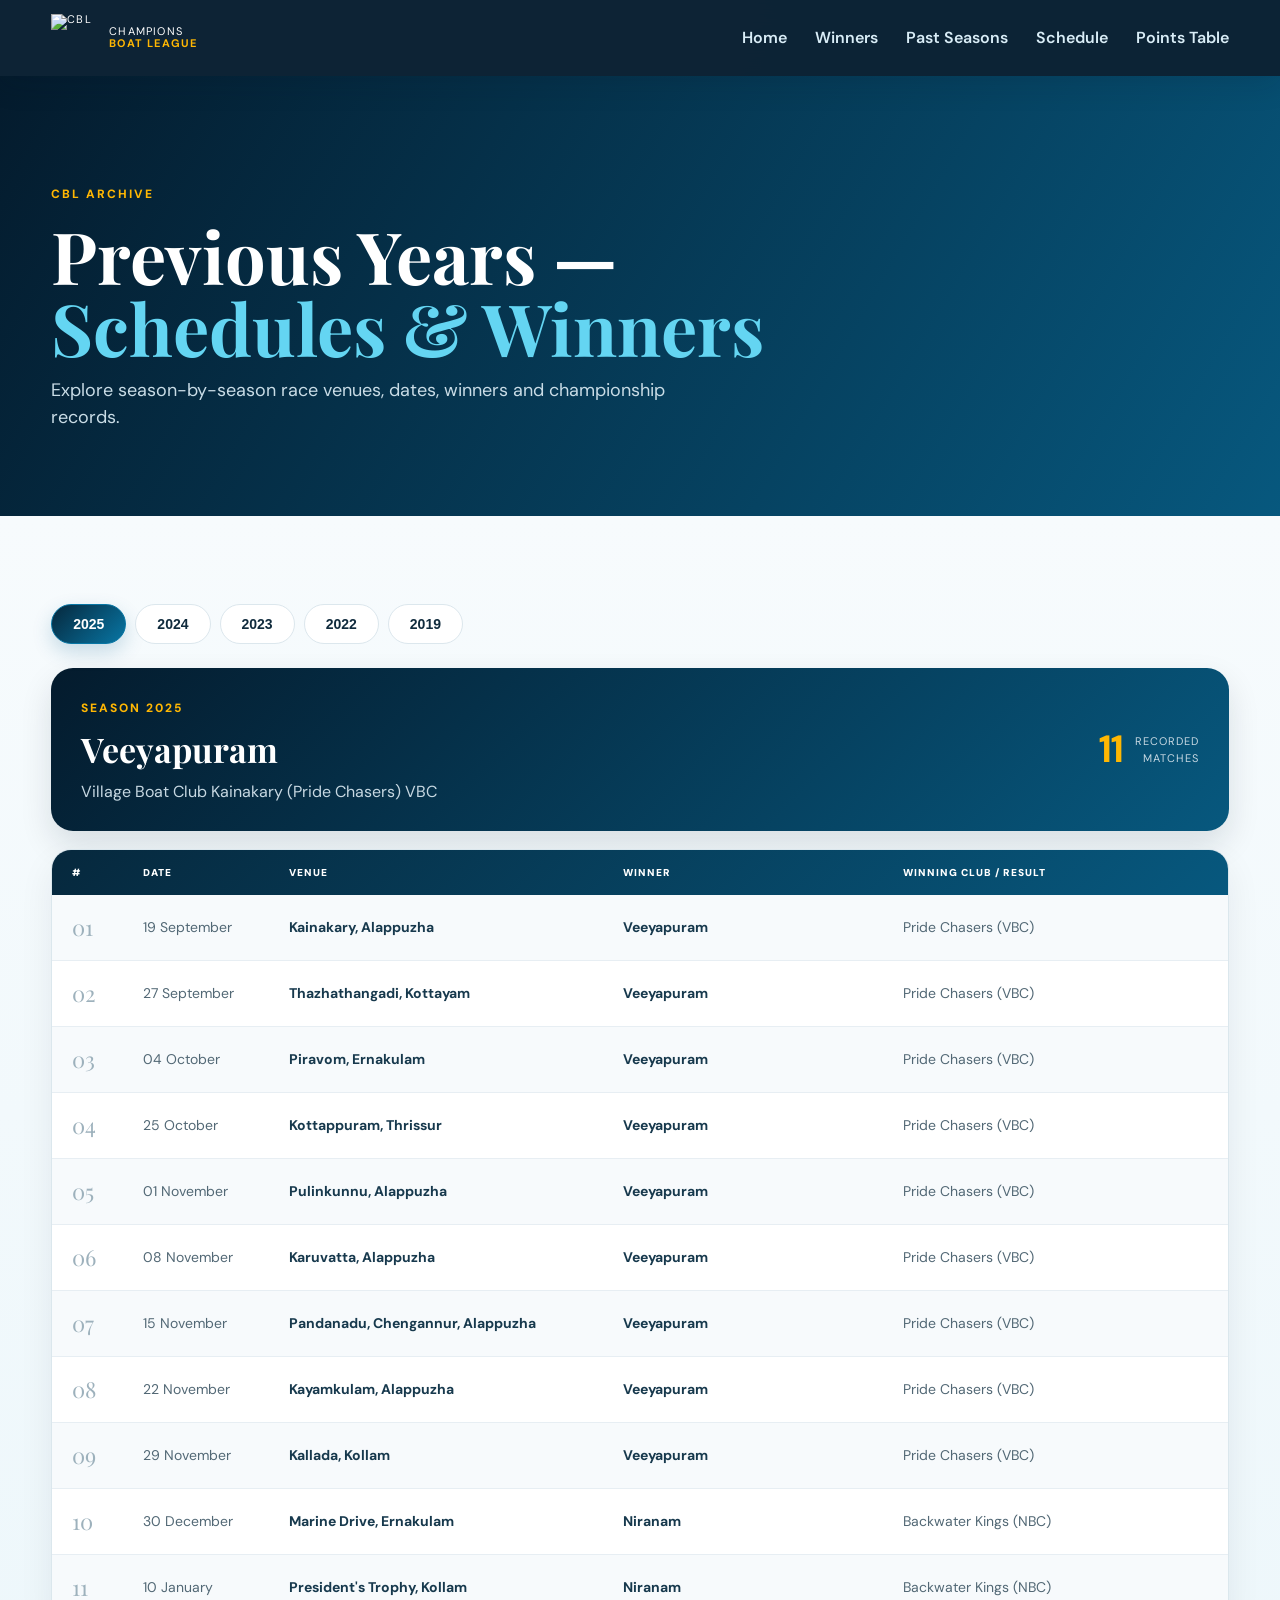
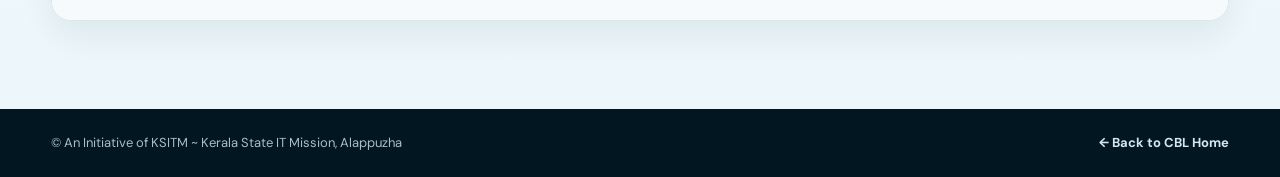
==== history.html @ 6ee5bc7b "Add history.html for CBL previous years archive" ====
<!DOCTYPE html>
<html lang="en">
<head>
<meta charset="UTF-8">
<meta name="viewport" content="width=device-width, initial-scale=1.0">
<meta name="description" content="Champions Boat League previous years schedules and winners.">
<title>CBL | Previous Years — Schedules & Winners</title>
<link rel="preconnect" href="https://fonts.googleapis.com">
<link rel="preconnect" href="https://fonts.gstatic.com" crossorigin>
<link href="https://fonts.googleapis.com/css2?family=DM+Sans:wght@400;500;600;700;800&family=Playfair+Display:wght@600;700&display=swap" rel="stylesheet">
<link rel="stylesheet" href="style.css">
</head>
<body>
<div class="bg-waves"></div>
<header class="site-header">
<nav class="nav container">
<a class="brand" href="index.html">
<img src="https://www.keralatourism.org/assets/img/cbl/icons/icon-cbl.svg" alt="CBL">
<span>CHAMPIONS<br><b>BOAT LEAGUE</b></span>
</a>
<div class="nav-links">
<a href="index.html">Home</a><a href="index.html#winners">Winners</a><a href="history.html">Past Seasons</a><a href="index.html#schedule">Schedule</a><a href="index.html#points">Points Table</a>
</div>
<button class="menu-btn" aria-label="Open menu">☰</button>
</nav>
</header>

<main>
<section class="page-hero">
<div class="container">
<span class="eyebrow">CBL ARCHIVE</span>
<h1>Previous Years —<br><span>Schedules & Winners</span></h1>
<p>Explore season-by-season race venues, dates, winners and championship records.</p>
</div>
</section>

<section class="section history-section">
<div class="container">
<div class="history-tabs" id="historyTabs"></div>
<div id="historyContent"></div>
</div>
</section>
</main>

<footer><div class="container footer-inner"><span>© An Initiative of KSITM ~ Kerala State IT Mission, Alappuzha</span><a href="index.html">← Back to CBL Home</a></div></footer>
<script src="script.js"></script>
</body>
</html>
---- style.css ----
*{box-sizing:border-box;margin:0;padding:0}
:root{--navy:#041b2d;--navy2:#073c5a;--blue:#0077b6;--cyan:#27c2e8;--gold:#ffb703;--cream:#f5f8fb;--ink:#102b3d;--muted:#6d7d8c;--line:#dce7ed;--white:#fff}
html{scroll-behavior:smooth}
body{font-family:'DM Sans',sans-serif;background:var(--cream);color:var(--ink);line-height:1.5;-webkit-font-smoothing:antialiased}
.container{width:min(1180px,92%);margin:auto}
.bg-waves{position:fixed;inset:0;z-index:-2;background:radial-gradient(circle at 80% 10%,#d8f6ff 0,transparent 30%),linear-gradient(135deg,#f8fbfd,#eaf5f9 60%,#f8fbfd)}
.bg-waves:after{content:"";position:absolute;left:-10%;right:-10%;bottom:-15%;height:40%;background:linear-gradient(145deg,transparent 25%,rgba(0,119,182,.08) 26%,rgba(0,119,182,.03) 55%,transparent 56%);transform:rotate(-3deg)}
.site-header{position:sticky;top:0;z-index:30;background:rgba(4,27,45,.96);backdrop-filter:blur(14px);box-shadow:0 8px 30px #00182722}
.nav{height:76px;display:flex;align-items:center;justify-content:space-between}
.brand{display:flex;align-items:center;gap:10px;color:#fff;text-decoration:none;font-size:11px;line-height:1.05;letter-spacing:1.2px}.brand img{width:48px;height:48px}.brand b{color:var(--gold)}
.nav-links{display:flex;gap:28px}.nav-links a{color:#d9edf7;text-decoration:none;font-weight:600}.nav-links a:hover{color:var(--gold)}
.menu-btn{display:none;background:none;border:0;color:#fff;font-size:25px}
.next-venue-ticker{position:relative;width:100%;min-height:58px;background:linear-gradient(90deg,#031b2c,#073c5a 52%,#06273c);box-shadow:0 8px 22px #031b2c2e;display:flex;align-items:center;overflow:hidden;z-index:20}.next-venue-ticker[hidden]{display:none}
.ticker-label{height:58px;min-width:174px;padding:0 22px;display:flex;align-items:center;justify-content:center;gap:10px;background:linear-gradient(135deg,#ffb703,#ffd166);color:#092335;font-size:11px;font-weight:900;letter-spacing:1.5px;z-index:2}.ticker-dot{width:8px;height:8px;border-radius:50%;background:#0a3550;box-shadow:0 0 0 5px #0a35501a}
.ticker-track{flex:1;min-width:0;overflow:hidden;white-space:nowrap;height:58px;display:flex;align-items:center}.ticker-text{display:inline-block;padding-left:100%;color:#f7fcff;font-size:15px;font-weight:800;letter-spacing:.35px;line-height:58px;animation:cblTicker 20s linear infinite}@keyframes cblTicker{from{transform:translateX(0)}to{transform:translateX(-100%)}}
.hero{min-height:590px;background:linear-gradient(100deg,#041b2dcc,#043e5b99),url('assets/piravom-boat-race.webp') center/cover;display:flex;align-items:center;color:#fff}.hero-inner{max-width:900px}.hero-copy{max-width:760px}.eyebrow{font-size:12px;font-weight:800;letter-spacing:2px;color:var(--gold)}.hero h1,.page-hero h1,.season-hero h2{font-family:'Playfair Display',serif}.hero h1{font-size:clamp(50px,7vw,88px);line-height:.96;margin:18px 0}.hero h1 span,.page-hero h1 span{color:#64d5f2}.hero p{font-size:19px;color:#c7d8e2;max-width:590px}.hero-actions{display:flex;gap:14px;margin-top:32px}.btn{display:inline-block;padding:13px 22px;border-radius:999px;text-decoration:none;font-weight:800}.primary{background:var(--gold);color:#13202a}.ghost{border:1px solid #ffffff55;color:#fff}
.section{padding:88px 0}.section.alt{background:#edf7fb}.section.compact{padding:45px 0}.section-head{display:flex;align-items:end;justify-content:space-between;gap:30px;margin-bottom:30px}.section-head h2{font-family:'Playfair Display',serif;font-size:42px;line-height:1.1;margin-top:6px}.section-link{color:var(--blue);font-weight:800;text-decoration:none}.schedule-note{font-size:13px;color:var(--muted);background:#fff;border:1px solid var(--line);border-radius:999px;padding:8px 13px}
.winners-section{background:linear-gradient(180deg,#f9fcfe,#edf7fb)}.winner-grid{display:grid;grid-template-columns:repeat(auto-fit,minmax(205px,1fr));gap:18px}.winner-card{background:#fff;border:1px solid #d7e6ed;border-radius:22px;overflow:hidden;box-shadow:0 10px 28px #041b2d0d;transition:.2s ease}.winner-card:hover{transform:translateY(-5px);box-shadow:0 18px 38px #041b2d18;border-color:#9fcddd}.winner-card-top{height:54px;background:linear-gradient(135deg,#06283d,#0876a4);display:flex;justify-content:space-between;align-items:center;padding:0 17px;color:#fff}.winner-year{font-size:13px;font-weight:900;letter-spacing:1.5px}.winner-medal{color:var(--gold);font-size:20px}.winner-icon{font-size:44px;text-align:center;padding:18px 0 5px}.winner-card-body{padding:0 19px 20px}.winner-kicker{font-size:9px;letter-spacing:1.5px;color:#738b99;font-weight:900}.winner-card h3{font-family:'Playfair Display',serif;font-size:23px;color:#17394d;margin:5px 0 7px}.winner-card p{font-size:13px;color:#647b88;line-height:1.45}
.schedule-list{display:grid;gap:11px}.match-card{display:grid;grid-template-columns:60px 130px 1fr 125px;align-items:center;gap:20px;background:#fff;border:1px solid #dfe8ed;border-radius:18px;padding:16px 20px;box-shadow:0 8px 25px #06283d08;transition:.18s}.match-card:hover{transform:translateY(-2px);box-shadow:0 13px 30px #06283d12}.match-card.progress{border-color:#7bd7ec;box-shadow:0 0 0 2px #27c2e81a,0 12px 30px #06283d12}.match-number{font-size:25px;font-weight:800;color:#c5d0d8}.match-date span,.match-venue span{display:block;color:#8294a2;font-size:10px;font-weight:900;letter-spacing:1.3px}.match-date strong{font-size:15px}.match-venue h3{font-size:18px}.match-venue p{font-size:12px;color:var(--muted)}.status{justify-self:end;border-radius:999px;padding:8px 13px;font-size:11px;font-weight:900}.status i{display:inline-block;width:7px;height:7px;border-radius:50%;margin-right:7px;background:currentColor}.completed{background:#e7f7f1;color:#17805f}.progress{background:#e2f7fc;color:#007fa4}.upcoming{background:#fff0e9;color:#c45e33}
.table-wrap{background:#fff;border:1px solid #dbe7ed;border-radius:22px;overflow:auto;box-shadow:0 16px 40px #041b2d19}.table-wrap:before{content:"";display:block;height:4px;background:linear-gradient(90deg,var(--navy),var(--blue),var(--cyan),var(--gold))}.table-wrap table{border-collapse:separate;border-spacing:0;width:100%;min-width:760px}.table-wrap th{padding:17px 20px;background:linear-gradient(135deg,#06283d,#07587e);color:#fff;text-transform:uppercase;letter-spacing:1px;font-size:12px;text-align:left}.table-wrap td{padding:17px 20px;border-bottom:1px solid #e7eef3;font-size:15px;color:#203b4b}.table-wrap tbody tr:nth-child(even) td{background:#f6fafc}.table-wrap tbody tr:hover td{background:#e9f7fc}.rank{display:inline-flex;width:34px;height:34px;border-radius:50%;align-items:center;justify-content:center;background:linear-gradient(145deg,#e9f5f9,#dcecf2);font-weight:900;color:#16445b}.pts{font-size:21px!important;color:#a66f00!important;font-weight:900}.table-wrap td strong{color:#0b4662;font-weight:800}
.cta{background:linear-gradient(120deg,var(--navy),#07587e);color:#fff;border-radius:24px;padding:35px 42px;display:flex;justify-content:space-between;align-items:center;gap:25px}.cta h2{font-family:'Playfair Display',serif;font-size:30px}.cta p{color:#c9dce6;margin-top:5px}footer{background:#021622;color:#a9bdc8;padding:24px 0}.footer-inner{display:flex;justify-content:space-between;font-size:13px}.footer-inner a{color:#cfe7f0;text-decoration:none;font-weight:700}
.page-hero{padding:105px 0 85px;background:linear-gradient(120deg,#041b2d,#07587e);color:#fff}.page-hero h1{font-size:clamp(44px,6vw,72px);line-height:1;margin:14px 0}.page-hero p{color:#c9dce6;max-width:650px;font-size:18px}
.history-section{background:linear-gradient(180deg,#f7fbfd,#edf7fb);min-height:600px}.history-tabs{display:flex;gap:9px;flex-wrap:wrap;margin-bottom:24px}.history-tabs button{border:1px solid var(--line);background:#fff;padding:11px 21px;border-radius:999px;font-weight:900;cursor:pointer;color:var(--ink);font-size:14px;transition:.2s}.history-tabs button:hover{border-color:#9fcddd;transform:translateY(-1px)}.history-tabs button.active{background:linear-gradient(135deg,#06283d,#0876a4);color:#fff;border-color:#0876a4;box-shadow:0 8px 20px #005b8533}
.season-hero{display:flex;justify-content:space-between;align-items:center;gap:20px;background:linear-gradient(135deg,#041b2d,#07587e);color:#fff;border-radius:22px;padding:27px 30px;margin-bottom:18px;box-shadow:0 14px 32px #041b2d1f}.season-hero h2{font-size:34px;margin:5px 0}.season-hero p{color:#c7d8e2}.season-stat{display:flex;align-items:center;gap:12px;text-align:right}.season-stat strong{font-size:38px;color:var(--gold)}.season-stat span{font-size:11px;letter-spacing:1px;text-transform:uppercase;color:#c7d8e2}
.history-table-wrap{background:#fff;border:1px solid #dbe7ed;border-radius:20px;overflow:hidden;box-shadow:0 15px 35px #041b2d12}.history-table-head,.history-row{display:grid;grid-template-columns:55px 130px 1.2fr 1fr 1.15fr;gap:16px;align-items:center}.history-table-head{padding:15px 20px;background:linear-gradient(135deg,#06283d,#07587e);color:#fff;font-size:10px;font-weight:900;letter-spacing:1px;text-transform:uppercase}.history-row{padding:16px 20px;border-bottom:1px solid #e7eef3;font-size:14px;color:#526875}.history-row:nth-child(even){background:#f7fafc}.history-row:hover{background:#e9f7fc}.history-row:last-child{border-bottom:0}.history-index{font-family:'Playfair Display',serif;font-size:22px;color:#9db1bc}.history-row strong{color:#17394d}.history-row.special{background:#fffaf0;border-left:4px solid var(--gold)}.history-row.special strong{color:#7b5a00}
@media(max-width:850px){.nav-links{display:none;position:absolute;top:76px;left:0;right:0;background:#041b2d;padding:20px;flex-direction:column;gap:15px}.nav-links.open{display:flex}.menu-btn{display:block}.section-head{align-items:start;flex-direction:column}.match-card{grid-template-columns:45px 1fr}.match-date{order:2}.match-venue{grid-column:2;order:3}.status{grid-column:2;justify-self:start;order:4}.history-table-head{display:none}.history-row{grid-template-columns:45px 1fr;gap:7px 15px;padding:17px}.history-row span:nth-child(2),.history-row strong:nth-child(3),.history-row strong:nth-child(4),.history-row span:nth-child(5){grid-column:2}.season-hero{align-items:flex-start}}
@media(max-width:650px){.ticker-label{height:54px;min-width:132px;padding:0 12px;font-size:9px}.ticker-track{height:54px}.ticker-text{font-size:13px;line-height:54px;animation-duration:17s}.section{padding:65px 0}.section-head h2{font-size:32px}.hero{min-height:650px}.hero h1{font-size:48px}.winner-grid{grid-template-columns:1fr}.cta{padding:28px;flex-direction:column;align-items:flex-start}.footer-inner{flex-direction:column;gap:6px}.page-hero{padding:75px 0 60px}.page-hero h1{font-size:44px}.season-hero{padding:22px;flex-direction:column}.season-stat{text-align:left}.table-wrap{border-radius:18px}.table-wrap th,.table-wrap td{padding:14px 15px}}
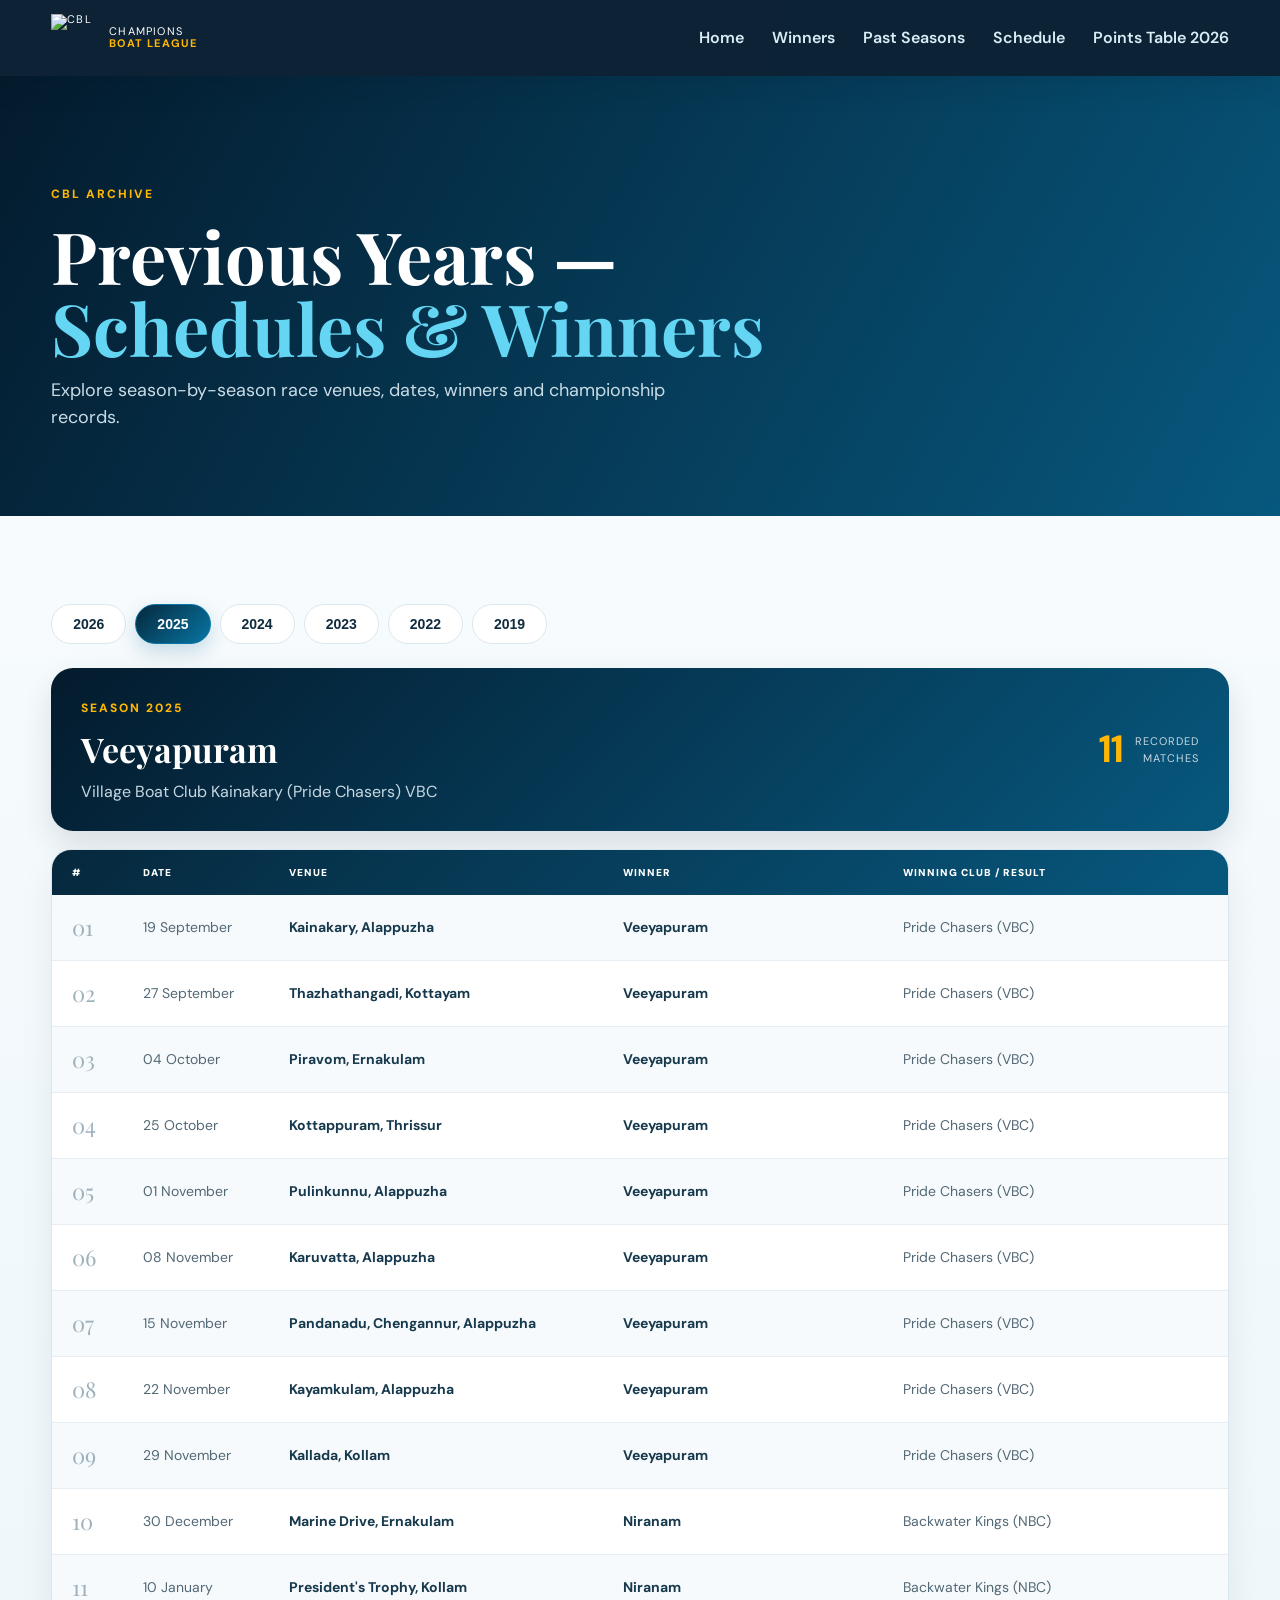
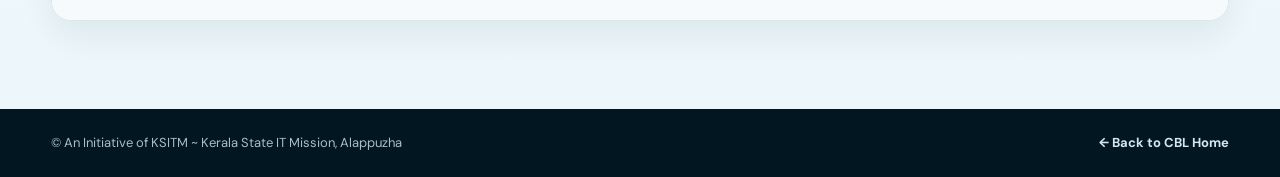
==== commit 66e11f11: "ok" ====
--- a/history.html
+++ b/history.html
@@ -19,7 +19,7 @@
 <span>CHAMPIONS<br><b>BOAT LEAGUE</b></span>
 </a>
 <div class="nav-links">
-<a href="index.html">Home</a><a href="index.html#winners">Winners</a><a href="history.html">Past Seasons</a><a href="index.html#schedule">Schedule</a><a href="index.html#points">Points Table</a>
+<a href="index.html">Home</a><a href="index.html#winners">Winners</a><a href="history.html">Past Seasons</a><a href="index.html#schedule">Schedule</a><a href="index.html#points">Points Table 2026</a>
 </div>
 <button class="menu-btn" aria-label="Open menu">☰</button>
 </nav>
--- a/style.css
+++ b/style.css
@@ -1,27 +1,870 @@
-*{box-sizing:border-box;margin:0;padding:0}
-:root{--navy:#041b2d;--navy2:#073c5a;--blue:#0077b6;--cyan:#27c2e8;--gold:#ffb703;--cream:#f5f8fb;--ink:#102b3d;--muted:#6d7d8c;--line:#dce7ed;--white:#fff}
-html{scroll-behavior:smooth}
-body{font-family:'DM Sans',sans-serif;background:var(--cream);color:var(--ink);line-height:1.5;-webkit-font-smoothing:antialiased}
-.container{width:min(1180px,92%);margin:auto}
-.bg-waves{position:fixed;inset:0;z-index:-2;background:radial-gradient(circle at 80% 10%,#d8f6ff 0,transparent 30%),linear-gradient(135deg,#f8fbfd,#eaf5f9 60%,#f8fbfd)}
-.bg-waves:after{content:"";position:absolute;left:-10%;right:-10%;bottom:-15%;height:40%;background:linear-gradient(145deg,transparent 25%,rgba(0,119,182,.08) 26%,rgba(0,119,182,.03) 55%,transparent 56%);transform:rotate(-3deg)}
-.site-header{position:sticky;top:0;z-index:30;background:rgba(4,27,45,.96);backdrop-filter:blur(14px);box-shadow:0 8px 30px #00182722}
-.nav{height:76px;display:flex;align-items:center;justify-content:space-between}
-.brand{display:flex;align-items:center;gap:10px;color:#fff;text-decoration:none;font-size:11px;line-height:1.05;letter-spacing:1.2px}.brand img{width:48px;height:48px}.brand b{color:var(--gold)}
-.nav-links{display:flex;gap:28px}.nav-links a{color:#d9edf7;text-decoration:none;font-weight:600}.nav-links a:hover{color:var(--gold)}
-.menu-btn{display:none;background:none;border:0;color:#fff;font-size:25px}
-.next-venue-ticker{position:relative;width:100%;min-height:58px;background:linear-gradient(90deg,#031b2c,#073c5a 52%,#06273c);box-shadow:0 8px 22px #031b2c2e;display:flex;align-items:center;overflow:hidden;z-index:20}.next-venue-ticker[hidden]{display:none}
-.ticker-label{height:58px;min-width:174px;padding:0 22px;display:flex;align-items:center;justify-content:center;gap:10px;background:linear-gradient(135deg,#ffb703,#ffd166);color:#092335;font-size:11px;font-weight:900;letter-spacing:1.5px;z-index:2}.ticker-dot{width:8px;height:8px;border-radius:50%;background:#0a3550;box-shadow:0 0 0 5px #0a35501a}
-.ticker-track{flex:1;min-width:0;overflow:hidden;white-space:nowrap;height:58px;display:flex;align-items:center}.ticker-text{display:inline-block;padding-left:100%;color:#f7fcff;font-size:15px;font-weight:800;letter-spacing:.35px;line-height:58px;animation:cblTicker 20s linear infinite}@keyframes cblTicker{from{transform:translateX(0)}to{transform:translateX(-100%)}}
-.hero{min-height:590px;background:linear-gradient(100deg,#041b2dcc,#043e5b99),url('assets/piravom-boat-race.webp') center/cover;display:flex;align-items:center;color:#fff}.hero-inner{max-width:900px}.hero-copy{max-width:760px}.eyebrow{font-size:12px;font-weight:800;letter-spacing:2px;color:var(--gold)}.hero h1,.page-hero h1,.season-hero h2{font-family:'Playfair Display',serif}.hero h1{font-size:clamp(50px,7vw,88px);line-height:.96;margin:18px 0}.hero h1 span,.page-hero h1 span{color:#64d5f2}.hero p{font-size:19px;color:#c7d8e2;max-width:590px}.hero-actions{display:flex;gap:14px;margin-top:32px}.btn{display:inline-block;padding:13px 22px;border-radius:999px;text-decoration:none;font-weight:800}.primary{background:var(--gold);color:#13202a}.ghost{border:1px solid #ffffff55;color:#fff}
-.section{padding:88px 0}.section.alt{background:#edf7fb}.section.compact{padding:45px 0}.section-head{display:flex;align-items:end;justify-content:space-between;gap:30px;margin-bottom:30px}.section-head h2{font-family:'Playfair Display',serif;font-size:42px;line-height:1.1;margin-top:6px}.section-link{color:var(--blue);font-weight:800;text-decoration:none}.schedule-note{font-size:13px;color:var(--muted);background:#fff;border:1px solid var(--line);border-radius:999px;padding:8px 13px}
-.winners-section{background:linear-gradient(180deg,#f9fcfe,#edf7fb)}.winner-grid{display:grid;grid-template-columns:repeat(auto-fit,minmax(205px,1fr));gap:18px}.winner-card{background:#fff;border:1px solid #d7e6ed;border-radius:22px;overflow:hidden;box-shadow:0 10px 28px #041b2d0d;transition:.2s ease}.winner-card:hover{transform:translateY(-5px);box-shadow:0 18px 38px #041b2d18;border-color:#9fcddd}.winner-card-top{height:54px;background:linear-gradient(135deg,#06283d,#0876a4);display:flex;justify-content:space-between;align-items:center;padding:0 17px;color:#fff}.winner-year{font-size:13px;font-weight:900;letter-spacing:1.5px}.winner-medal{color:var(--gold);font-size:20px}.winner-icon{font-size:44px;text-align:center;padding:18px 0 5px}.winner-card-body{padding:0 19px 20px}.winner-kicker{font-size:9px;letter-spacing:1.5px;color:#738b99;font-weight:900}.winner-card h3{font-family:'Playfair Display',serif;font-size:23px;color:#17394d;margin:5px 0 7px}.winner-card p{font-size:13px;color:#647b88;line-height:1.45}
-.schedule-list{display:grid;gap:11px}.match-card{display:grid;grid-template-columns:60px 130px 1fr 125px;align-items:center;gap:20px;background:#fff;border:1px solid #dfe8ed;border-radius:18px;padding:16px 20px;box-shadow:0 8px 25px #06283d08;transition:.18s}.match-card:hover{transform:translateY(-2px);box-shadow:0 13px 30px #06283d12}.match-card.progress{border-color:#7bd7ec;box-shadow:0 0 0 2px #27c2e81a,0 12px 30px #06283d12}.match-number{font-size:25px;font-weight:800;color:#c5d0d8}.match-date span,.match-venue span{display:block;color:#8294a2;font-size:10px;font-weight:900;letter-spacing:1.3px}.match-date strong{font-size:15px}.match-venue h3{font-size:18px}.match-venue p{font-size:12px;color:var(--muted)}.status{justify-self:end;border-radius:999px;padding:8px 13px;font-size:11px;font-weight:900}.status i{display:inline-block;width:7px;height:7px;border-radius:50%;margin-right:7px;background:currentColor}.completed{background:#e7f7f1;color:#17805f}.progress{background:#e2f7fc;color:#007fa4}.upcoming{background:#fff0e9;color:#c45e33}
-.table-wrap{background:#fff;border:1px solid #dbe7ed;border-radius:22px;overflow:auto;box-shadow:0 16px 40px #041b2d19}.table-wrap:before{content:"";display:block;height:4px;background:linear-gradient(90deg,var(--navy),var(--blue),var(--cyan),var(--gold))}.table-wrap table{border-collapse:separate;border-spacing:0;width:100%;min-width:760px}.table-wrap th{padding:17px 20px;background:linear-gradient(135deg,#06283d,#07587e);color:#fff;text-transform:uppercase;letter-spacing:1px;font-size:12px;text-align:left}.table-wrap td{padding:17px 20px;border-bottom:1px solid #e7eef3;font-size:15px;color:#203b4b}.table-wrap tbody tr:nth-child(even) td{background:#f6fafc}.table-wrap tbody tr:hover td{background:#e9f7fc}.rank{display:inline-flex;width:34px;height:34px;border-radius:50%;align-items:center;justify-content:center;background:linear-gradient(145deg,#e9f5f9,#dcecf2);font-weight:900;color:#16445b}.pts{font-size:21px!important;color:#a66f00!important;font-weight:900}.table-wrap td strong{color:#0b4662;font-weight:800}
-.cta{background:linear-gradient(120deg,var(--navy),#07587e);color:#fff;border-radius:24px;padding:35px 42px;display:flex;justify-content:space-between;align-items:center;gap:25px}.cta h2{font-family:'Playfair Display',serif;font-size:30px}.cta p{color:#c9dce6;margin-top:5px}footer{background:#021622;color:#a9bdc8;padding:24px 0}.footer-inner{display:flex;justify-content:space-between;font-size:13px}.footer-inner a{color:#cfe7f0;text-decoration:none;font-weight:700}
-.page-hero{padding:105px 0 85px;background:linear-gradient(120deg,#041b2d,#07587e);color:#fff}.page-hero h1{font-size:clamp(44px,6vw,72px);line-height:1;margin:14px 0}.page-hero p{color:#c9dce6;max-width:650px;font-size:18px}
-.history-section{background:linear-gradient(180deg,#f7fbfd,#edf7fb);min-height:600px}.history-tabs{display:flex;gap:9px;flex-wrap:wrap;margin-bottom:24px}.history-tabs button{border:1px solid var(--line);background:#fff;padding:11px 21px;border-radius:999px;font-weight:900;cursor:pointer;color:var(--ink);font-size:14px;transition:.2s}.history-tabs button:hover{border-color:#9fcddd;transform:translateY(-1px)}.history-tabs button.active{background:linear-gradient(135deg,#06283d,#0876a4);color:#fff;border-color:#0876a4;box-shadow:0 8px 20px #005b8533}
-.season-hero{display:flex;justify-content:space-between;align-items:center;gap:20px;background:linear-gradient(135deg,#041b2d,#07587e);color:#fff;border-radius:22px;padding:27px 30px;margin-bottom:18px;box-shadow:0 14px 32px #041b2d1f}.season-hero h2{font-size:34px;margin:5px 0}.season-hero p{color:#c7d8e2}.season-stat{display:flex;align-items:center;gap:12px;text-align:right}.season-stat strong{font-size:38px;color:var(--gold)}.season-stat span{font-size:11px;letter-spacing:1px;text-transform:uppercase;color:#c7d8e2}
-.history-table-wrap{background:#fff;border:1px solid #dbe7ed;border-radius:20px;overflow:hidden;box-shadow:0 15px 35px #041b2d12}.history-table-head,.history-row{display:grid;grid-template-columns:55px 130px 1.2fr 1fr 1.15fr;gap:16px;align-items:center}.history-table-head{padding:15px 20px;background:linear-gradient(135deg,#06283d,#07587e);color:#fff;font-size:10px;font-weight:900;letter-spacing:1px;text-transform:uppercase}.history-row{padding:16px 20px;border-bottom:1px solid #e7eef3;font-size:14px;color:#526875}.history-row:nth-child(even){background:#f7fafc}.history-row:hover{background:#e9f7fc}.history-row:last-child{border-bottom:0}.history-index{font-family:'Playfair Display',serif;font-size:22px;color:#9db1bc}.history-row strong{color:#17394d}.history-row.special{background:#fffaf0;border-left:4px solid var(--gold)}.history-row.special strong{color:#7b5a00}
-@media(max-width:850px){.nav-links{display:none;position:absolute;top:76px;left:0;right:0;background:#041b2d;padding:20px;flex-direction:column;gap:15px}.nav-links.open{display:flex}.menu-btn{display:block}.section-head{align-items:start;flex-direction:column}.match-card{grid-template-columns:45px 1fr}.match-date{order:2}.match-venue{grid-column:2;order:3}.status{grid-column:2;justify-self:start;order:4}.history-table-head{display:none}.history-row{grid-template-columns:45px 1fr;gap:7px 15px;padding:17px}.history-row span:nth-child(2),.history-row strong:nth-child(3),.history-row strong:nth-child(4),.history-row span:nth-child(5){grid-column:2}.season-hero{align-items:flex-start}}
-@media(max-width:650px){.ticker-label{height:54px;min-width:132px;padding:0 12px;font-size:9px}.ticker-track{height:54px}.ticker-text{font-size:13px;line-height:54px;animation-duration:17s}.section{padding:65px 0}.section-head h2{font-size:32px}.hero{min-height:650px}.hero h1{font-size:48px}.winner-grid{grid-template-columns:1fr}.cta{padding:28px;flex-direction:column;align-items:flex-start}.footer-inner{flex-direction:column;gap:6px}.page-hero{padding:75px 0 60px}.page-hero h1{font-size:44px}.season-hero{padding:22px;flex-direction:column}.season-stat{text-align:left}.table-wrap{border-radius:18px}.table-wrap th,.table-wrap td{padding:14px 15px}}
+* {
+    box-sizing: border-box;
+    margin: 0;
+    padding: 0
+}
+
+:root {
+    --navy: #041b2d;
+    --navy2: #073c5a;
+    --blue: #0077b6;
+    --cyan: #27c2e8;
+    --gold: #ffb703;
+    --cream: #f5f8fb;
+    --ink: #102b3d;
+    --muted: #6d7d8c;
+    --line: #dce7ed;
+    --white: #fff
+}
+
+html {
+    scroll-behavior: smooth
+}
+
+body {
+    font-family: 'DM Sans', sans-serif;
+    background: var(--cream);
+    color: var(--ink);
+    line-height: 1.5;
+    -webkit-font-smoothing: antialiased
+}
+
+.container {
+    width: min(1180px, 92%);
+    margin: auto
+}
+
+.bg-waves {
+    position: fixed;
+    inset: 0;
+    z-index: -2;
+    background: radial-gradient(circle at 80% 10%, #d8f6ff 0, transparent 30%), linear-gradient(135deg, #f8fbfd, #eaf5f9 60%, #f8fbfd)
+}
+
+.bg-waves:after {
+    content: "";
+    position: absolute;
+    left: -10%;
+    right: -10%;
+    bottom: -15%;
+    height: 40%;
+    background: linear-gradient(145deg, transparent 25%, rgba(0, 119, 182, .08) 26%, rgba(0, 119, 182, .03) 55%, transparent 56%);
+    transform: rotate(-3deg)
+}
+
+.site-header {
+    position: sticky;
+    top: 0;
+    z-index: 30;
+    background: rgba(4, 27, 45, .96);
+    backdrop-filter: blur(14px);
+    box-shadow: 0 8px 30px #00182722
+}
+
+.nav {
+    height: 76px;
+    display: flex;
+    align-items: center;
+    justify-content: space-between
+}
+
+.brand {
+    display: flex;
+    align-items: center;
+    gap: 10px;
+    color: #fff;
+    text-decoration: none;
+    font-size: 11px;
+    line-height: 1.05;
+    letter-spacing: 1.2px
+}
+
+.brand img {
+    width: 48px;
+    height: 48px
+}
+
+.brand b {
+    color: var(--gold)
+}
+
+.nav-links {
+    display: flex;
+    gap: 28px
+}
+
+.nav-links a {
+    color: #d9edf7;
+    text-decoration: none;
+    font-weight: 600
+}
+
+.nav-links a:hover {
+    color: var(--gold)
+}
+
+.menu-btn {
+    display: none;
+    background: none;
+    border: 0;
+    color: #fff;
+    font-size: 25px
+}
+
+.next-venue-ticker {
+    position: relative;
+    width: 100%;
+    min-height: 58px;
+    background: linear-gradient(90deg, #031b2c, #073c5a 52%, #06273c);
+    box-shadow: 0 8px 22px #031b2c2e;
+    display: flex;
+    align-items: center;
+    overflow: hidden;
+    z-index: 20
+}
+
+.next-venue-ticker[hidden] {
+    display: none
+}
+
+.ticker-label {
+    height: 58px;
+    min-width: 174px;
+    padding: 0 22px;
+    display: flex;
+    align-items: center;
+    justify-content: center;
+    gap: 10px;
+    background: linear-gradient(135deg, #ffb703, #ffd166);
+    color: #092335;
+    font-size: 11px;
+    font-weight: 900;
+    letter-spacing: 1.5px;
+    z-index: 2
+}
+
+.ticker-dot {
+    width: 8px;
+    height: 8px;
+    border-radius: 50%;
+    background: #0a3550;
+    box-shadow: 0 0 0 5px #0a35501a
+}
+
+.ticker-track {
+    flex: 1;
+    min-width: 0;
+    overflow: hidden;
+    white-space: nowrap;
+    height: 58px;
+    display: flex;
+    align-items: center
+}
+
+.ticker-text {
+    display: inline-block;
+    padding-left: 100%;
+    color: #f7fcff;
+    font-size: 15px;
+    font-weight: 800;
+    letter-spacing: .35px;
+    line-height: 58px;
+    animation: cblTicker 20s linear infinite
+}
+
+@keyframes cblTicker {
+    from {
+        transform: translateX(0)
+    }
+
+    to {
+        transform: translateX(-100%)
+    }
+}
+
+.hero {
+    min-height: 590px;
+    background: linear-gradient(100deg, #041b2dcc, #043e5b99), url('assets/piravom-boat-race.webp') center/cover;
+    display: flex;
+    align-items: center;
+    color: #fff
+}
+
+.hero-inner {
+    max-width: 900px
+}
+
+.hero-copy {
+    max-width: 760px
+}
+
+.eyebrow {
+    font-size: 12px;
+    font-weight: 800;
+    letter-spacing: 2px;
+    color: var(--gold)
+}
+
+.hero h1,
+.page-hero h1,
+.season-hero h2 {
+    font-family: 'Playfair Display', serif
+}
+
+.hero h1 {
+    font-size: clamp(50px, 7vw, 88px);
+    line-height: .96;
+    margin: 18px 0
+}
+
+.hero h1 span,
+.page-hero h1 span {
+    color: #64d5f2
+}
+
+.hero p {
+    font-size: 19px;
+    color: #c7d8e2;
+    max-width: 590px
+}
+
+.hero-actions {
+    display: flex;
+    gap: 14px;
+    margin-top: 32px
+}
+
+.btn {
+    display: inline-block;
+    padding: 13px 22px;
+    border-radius: 999px;
+    text-decoration: none;
+    font-weight: 800
+}
+
+.primary {
+    background: var(--gold);
+    color: #13202a
+}
+
+.ghost {
+    border: 1px solid #ffffff55;
+    color: #fff
+}
+
+.section {
+    padding: 88px 0
+}
+
+.section.alt {
+    background: #edf7fb
+}
+
+.section.compact {
+    padding: 45px 0
+}
+
+.section-head {
+    display: flex;
+    align-items: end;
+    justify-content: space-between;
+    gap: 30px;
+    margin-bottom: 30px
+}
+
+.section-head h2 {
+    font-family: 'Playfair Display', serif;
+    font-size: 42px;
+    line-height: 1.1;
+    margin-top: 6px
+}
+
+.section-link {
+    color: var(--blue);
+    font-weight: 800;
+    text-decoration: none
+}
+
+.schedule-note {
+    font-size: 13px;
+    color: var(--muted);
+    background: #fff;
+    border: 1px solid var(--line);
+    border-radius: 999px;
+    padding: 8px 13px
+}
+
+.winners-section {
+    background: linear-gradient(180deg, #f9fcfe, #edf7fb)
+}
+
+.winner-grid {
+    display: grid;
+    grid-template-columns: repeat(auto-fit, minmax(205px, 1fr));
+    gap: 18px
+}
+
+.winner-card {
+    background: #fff;
+    border: 1px solid #d7e6ed;
+    border-radius: 22px;
+    overflow: hidden;
+    box-shadow: 0 10px 28px #041b2d0d;
+    transition: .2s ease
+}
+
+.winner-card:hover {
+    transform: translateY(-5px);
+    box-shadow: 0 18px 38px #041b2d18;
+    border-color: #9fcddd
+}
+
+.winner-card-top {
+    height: 54px;
+    background: linear-gradient(135deg, #06283d, #0876a4);
+    display: flex;
+    justify-content: space-between;
+    align-items: center;
+    padding: 0 17px;
+    color: #fff
+}
+
+.winner-year {
+    font-size: 13px;
+    font-weight: 900;
+    letter-spacing: 1.5px
+}
+
+.winner-medal {
+    color: var(--gold);
+    font-size: 20px
+}
+
+.winner-icon {
+    font-size: 44px;
+    text-align: center;
+    padding: 18px 0 5px
+}
+
+.winner-card-body {
+    padding: 0 19px 20px
+}
+
+.winner-kicker {
+    font-size: 9px;
+    letter-spacing: 1.5px;
+    color: #738b99;
+    font-weight: 900
+}
+
+.winner-card h3 {
+    font-family: 'Playfair Display', serif;
+    font-size: 23px;
+    color: #17394d;
+    margin: 5px 0 7px
+}
+
+.winner-card p {
+    font-size: 13px;
+    color: #647b88;
+    line-height: 1.45
+}
+
+.schedule-list {
+    display: grid;
+    gap: 11px
+}
+
+.match-card {
+    display: grid;
+    grid-template-columns: 60px 130px 1fr 125px;
+    align-items: center;
+    gap: 20px;
+    background: #fff;
+    border: 1px solid #dfe8ed;
+    border-radius: 18px;
+    padding: 16px 20px;
+    box-shadow: 0 8px 25px #06283d08;
+    transition: .18s
+}
+
+.match-card:hover {
+    transform: translateY(-2px);
+    box-shadow: 0 13px 30px #06283d12
+}
+
+.match-card.progress {
+    border-color: #7bd7ec;
+    box-shadow: 0 0 0 2px #27c2e81a, 0 12px 30px #06283d12
+}
+
+.match-number {
+    font-size: 25px;
+    font-weight: 800;
+    color: #c5d0d8
+}
+
+.match-date span,
+.match-venue span {
+    display: block;
+    color: #8294a2;
+    font-size: 10px;
+    font-weight: 900;
+    letter-spacing: 1.3px
+}
+
+.match-date strong {
+    font-size: 15px
+}
+
+.match-venue h3 {
+    font-size: 18px
+}
+
+.match-venue p {
+    font-size: 12px;
+    color: var(--muted)
+}
+
+.status {
+    justify-self: end;
+    border-radius: 999px;
+    padding: 8px 13px;
+    font-size: 11px;
+    font-weight: 900
+}
+
+.status i {
+    display: inline-block;
+    width: 7px;
+    height: 7px;
+    border-radius: 50%;
+    margin-right: 7px;
+    background: currentColor
+}
+
+.completed {
+    background: #e7f7f1;
+    color: #17805f
+}
+
+.progress {
+    background: #e2f7fc;
+    color: #007fa4
+}
+
+.upcoming {
+    background: #fff0e9;
+    color: #c45e33
+}
+
+.table-wrap {
+    background: #fff;
+    border: 1px solid #dbe7ed;
+    border-radius: 22px;
+    overflow: auto;
+    box-shadow: 0 16px 40px #041b2d19
+}
+
+.table-wrap:before {
+    content: "";
+    display: block;
+    height: 4px;
+    background: linear-gradient(90deg, var(--navy), var(--blue), var(--cyan), var(--gold))
+}
+
+.table-wrap table {
+    border-collapse: separate;
+    border-spacing: 0;
+    width: 100%;
+    min-width: 760px
+}
+
+.table-wrap th {
+    padding: 17px 20px;
+    background: linear-gradient(135deg, #06283d, #07587e);
+    color: #fff;
+    text-transform: uppercase;
+    letter-spacing: 1px;
+    font-size: 12px;
+    text-align: left
+}
+
+.table-wrap td {
+    padding: 17px 20px;
+    border-bottom: 1px solid #e7eef3;
+    font-size: 15px;
+    color: #203b4b
+}
+
+.table-wrap tbody tr:nth-child(even) td {
+    background: #f6fafc
+}
+
+.table-wrap tbody tr:hover td {
+    background: #e9f7fc
+}
+
+.rank {
+    display: inline-flex;
+    width: 34px;
+    height: 34px;
+    border-radius: 50%;
+    align-items: center;
+    justify-content: center;
+    background: linear-gradient(145deg, #e9f5f9, #dcecf2);
+    font-weight: 900;
+    color: #16445b
+}
+
+.pts {
+    font-size: 21px !important;
+    color: #a66f00 !important;
+    font-weight: 900
+}
+
+.table-wrap td strong {
+    color: #0b4662;
+    font-weight: 800
+}
+
+.cta {
+    background: linear-gradient(120deg, var(--navy), #07587e);
+    color: #fff;
+    border-radius: 24px;
+    padding: 35px 42px;
+    display: flex;
+    justify-content: space-between;
+    align-items: center;
+    gap: 25px
+}
+
+.cta h2 {
+    font-family: 'Playfair Display', serif;
+    font-size: 30px
+}
+
+.cta p {
+    color: #c9dce6;
+    margin-top: 5px
+}
+
+footer {
+    background: #021622;
+    color: #a9bdc8;
+    padding: 24px 0
+}
+
+.footer-inner {
+    display: flex;
+    justify-content: space-between;
+    font-size: 13px
+}
+
+.footer-inner a {
+    color: #cfe7f0;
+    text-decoration: none;
+    font-weight: 700
+}
+
+.page-hero {
+    padding: 105px 0 85px;
+    background: linear-gradient(120deg, #041b2d, #07587e);
+    color: #fff
+}
+
+.page-hero h1 {
+    font-size: clamp(44px, 6vw, 72px);
+    line-height: 1;
+    margin: 14px 0
+}
+
+.page-hero p {
+    color: #c9dce6;
+    max-width: 650px;
+    font-size: 18px
+}
+
+.history-section {
+    background: linear-gradient(180deg, #f7fbfd, #edf7fb);
+    min-height: 600px
+}
+
+.history-tabs {
+    display: flex;
+    gap: 9px;
+    flex-wrap: wrap;
+    margin-bottom: 24px
+}
+
+.history-tabs button {
+    border: 1px solid var(--line);
+    background: #fff;
+    padding: 11px 21px;
+    border-radius: 999px;
+    font-weight: 900;
+    cursor: pointer;
+    color: var(--ink);
+    font-size: 14px;
+    transition: .2s
+}
+
+.history-tabs button:hover {
+    border-color: #9fcddd;
+    transform: translateY(-1px)
+}
+
+.history-tabs button.active {
+    background: linear-gradient(135deg, #06283d, #0876a4);
+    color: #fff;
+    border-color: #0876a4;
+    box-shadow: 0 8px 20px #005b8533
+}
+
+.season-hero {
+    display: flex;
+    justify-content: space-between;
+    align-items: center;
+    gap: 20px;
+    background: linear-gradient(135deg, #041b2d, #07587e);
+    color: #fff;
+    border-radius: 22px;
+    padding: 27px 30px;
+    margin-bottom: 18px;
+    box-shadow: 0 14px 32px #041b2d1f
+}
+
+.season-hero h2 {
+    font-size: 34px;
+    margin: 5px 0
+}
+
+.season-hero p {
+    color: #c7d8e2
+}
+
+.season-stat {
+    display: flex;
+    align-items: center;
+    gap: 12px;
+    text-align: right
+}
+
+.season-stat strong {
+    font-size: 38px;
+    color: var(--gold)
+}
+
+.season-stat span {
+    font-size: 11px;
+    letter-spacing: 1px;
+    text-transform: uppercase;
+    color: #c7d8e2
+}
+
+.history-table-wrap {
+    background: #fff;
+    border: 1px solid #dbe7ed;
+    border-radius: 20px;
+    overflow: hidden;
+    box-shadow: 0 15px 35px #041b2d12
+}
+
+.history-table-head,
+.history-row {
+    display: grid;
+    grid-template-columns: 55px 130px 1.2fr 1fr 1.15fr;
+    gap: 16px;
+    align-items: center
+}
+
+.history-table-head {
+    padding: 15px 20px;
+    background: linear-gradient(135deg, #06283d, #07587e);
+    color: #fff;
+    font-size: 10px;
+    font-weight: 900;
+    letter-spacing: 1px;
+    text-transform: uppercase
+}
+
+.history-row {
+    padding: 16px 20px;
+    border-bottom: 1px solid #e7eef3;
+    font-size: 14px;
+    color: #526875
+}
+
+.history-row:nth-child(even) {
+    background: #f7fafc
+}
+
+.history-row:hover {
+    background: #e9f7fc
+}
+
+.history-row:last-child {
+    border-bottom: 0
+}
+
+.history-index {
+    font-family: 'Playfair Display', serif;
+    font-size: 22px;
+    color: #9db1bc
+}
+
+.history-row strong {
+    color: #17394d
+}
+
+.history-row.special {
+    background: #fffaf0;
+    border-left: 4px solid var(--gold)
+}
+
+.history-row.special strong {
+    color: #7b5a00
+}
+
+@media(max-width:850px) {
+    .nav-links {
+        display: none;
+        position: absolute;
+        top: 76px;
+        left: 0;
+        right: 0;
+        background: #041b2d;
+        padding: 20px;
+        flex-direction: column;
+        gap: 15px
+    }
+
+    .nav-links.open {
+        display: flex
+    }
+
+    .menu-btn {
+        display: block
+    }
+
+    .section-head {
+        align-items: start;
+        flex-direction: column
+    }
+
+    .match-card {
+        grid-template-columns: 45px 1fr
+    }
+
+    .match-date {
+        order: 2
+    }
+
+    .match-venue {
+        grid-column: 2;
+        order: 3
+    }
+
+    .status {
+        grid-column: 2;
+        justify-self: start;
+        order: 4
+    }
+
+    .history-table-head {
+        display: none
+    }
+
+    .history-row {
+        grid-template-columns: 45px 1fr;
+        gap: 7px 15px;
+        padding: 17px
+    }
+
+    .history-row span:nth-child(2),
+    .history-row strong:nth-child(3),
+    .history-row strong:nth-child(4),
+    .history-row span:nth-child(5) {
+        grid-column: 2
+    }
+
+    .season-hero {
+        align-items: flex-start
+    }
+}
+
+@media(max-width:650px) {
+    .ticker-label {
+        height: 54px;
+        min-width: 132px;
+        padding: 0 12px;
+        font-size: 9px
+    }
+
+    .ticker-track {
+        height: 54px
+    }
+
+    .ticker-text {
+        font-size: 13px;
+        line-height: 54px;
+        animation-duration: 17s
+    }
+
+    .section {
+        padding: 65px 0
+    }
+
+    .section-head h2 {
+        font-size: 32px
+    }
+
+    .hero {
+        min-height: 650px
+    }
+
+    .hero h1 {
+        font-size: 48px
+    }
+
+    .winner-grid {
+        grid-template-columns: 1fr
+    }
+
+    .cta {
+        padding: 28px;
+        flex-direction: column;
+        align-items: flex-start
+    }
+
+    .footer-inner {
+        flex-direction: column;
+        gap: 6px
+    }
+
+    .page-hero {
+        padding: 75px 0 60px
+    }
+
+    .page-hero h1 {
+        font-size: 44px
+    }
+
+    .season-hero {
+        padding: 22px;
+        flex-direction: column
+    }
+
+    .season-stat {
+        text-align: left
+    }
+
+    .table-wrap {
+        border-radius: 18px
+    }
+
+    .table-wrap th,
+    .table-wrap td {
+        padding: 14px 15px
+    }
+}
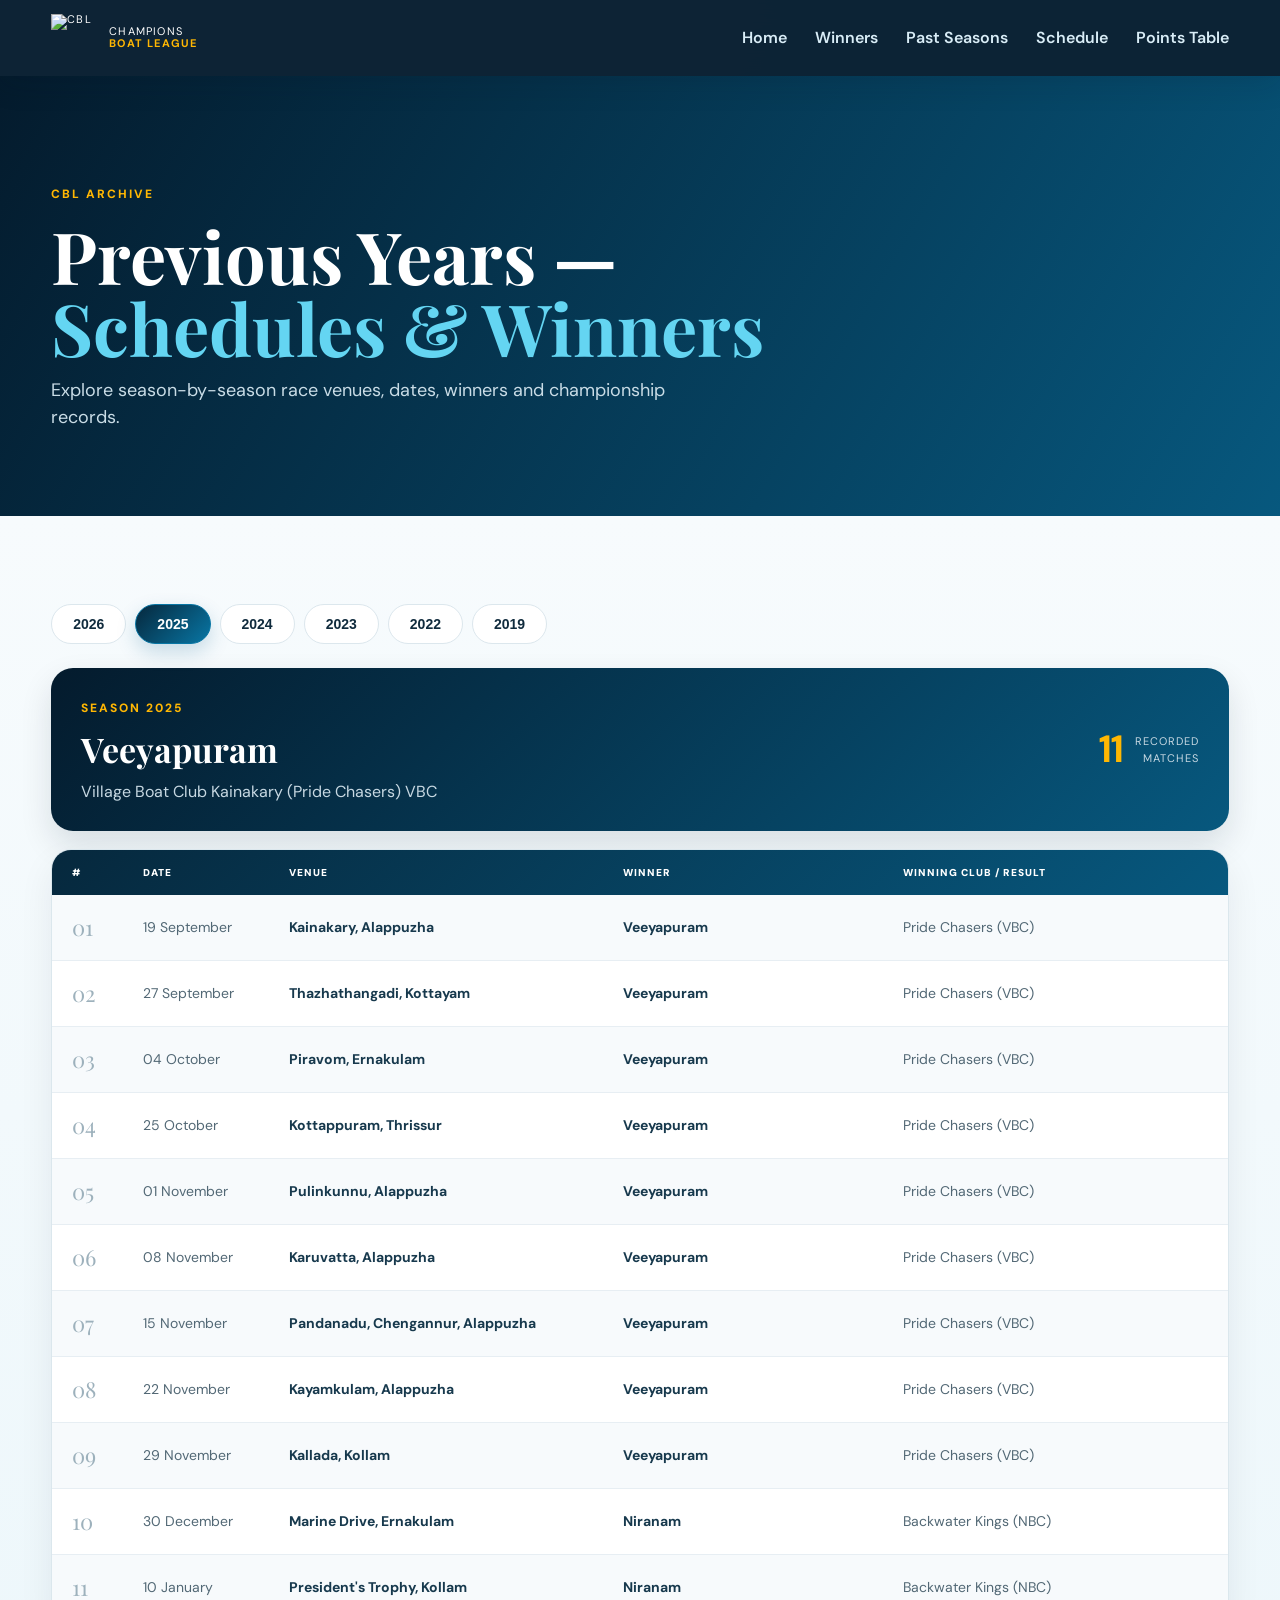
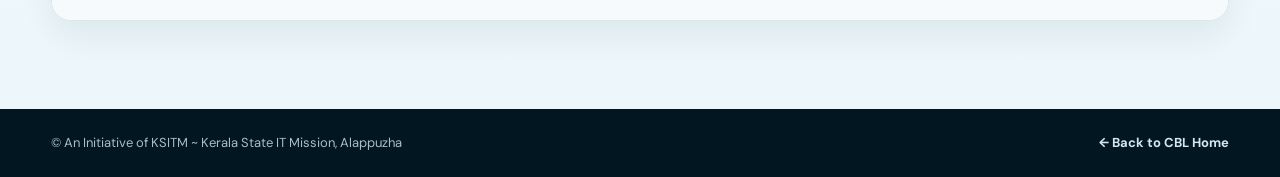
==== commit dc16fb86: "ok" ====
--- a/history.html
+++ b/history.html
@@ -19,7 +19,7 @@
 <span>CHAMPIONS<br><b>BOAT LEAGUE</b></span>
 </a>
 <div class="nav-links">
-<a href="index.html">Home</a><a href="index.html#winners">Winners</a><a href="history.html">Past Seasons</a><a href="index.html#schedule">Schedule</a><a href="index.html#points">Points Table 2026</a>
+<a href="index.html">Home</a><a href="index.html#winners">Winners</a><a href="history.html">Past Seasons</a><a href="index.html#schedule">Schedule</a><a href="index.html#points">Points Table</a>
 </div>
 <button class="menu-btn" aria-label="Open menu">☰</button>
 </nav>
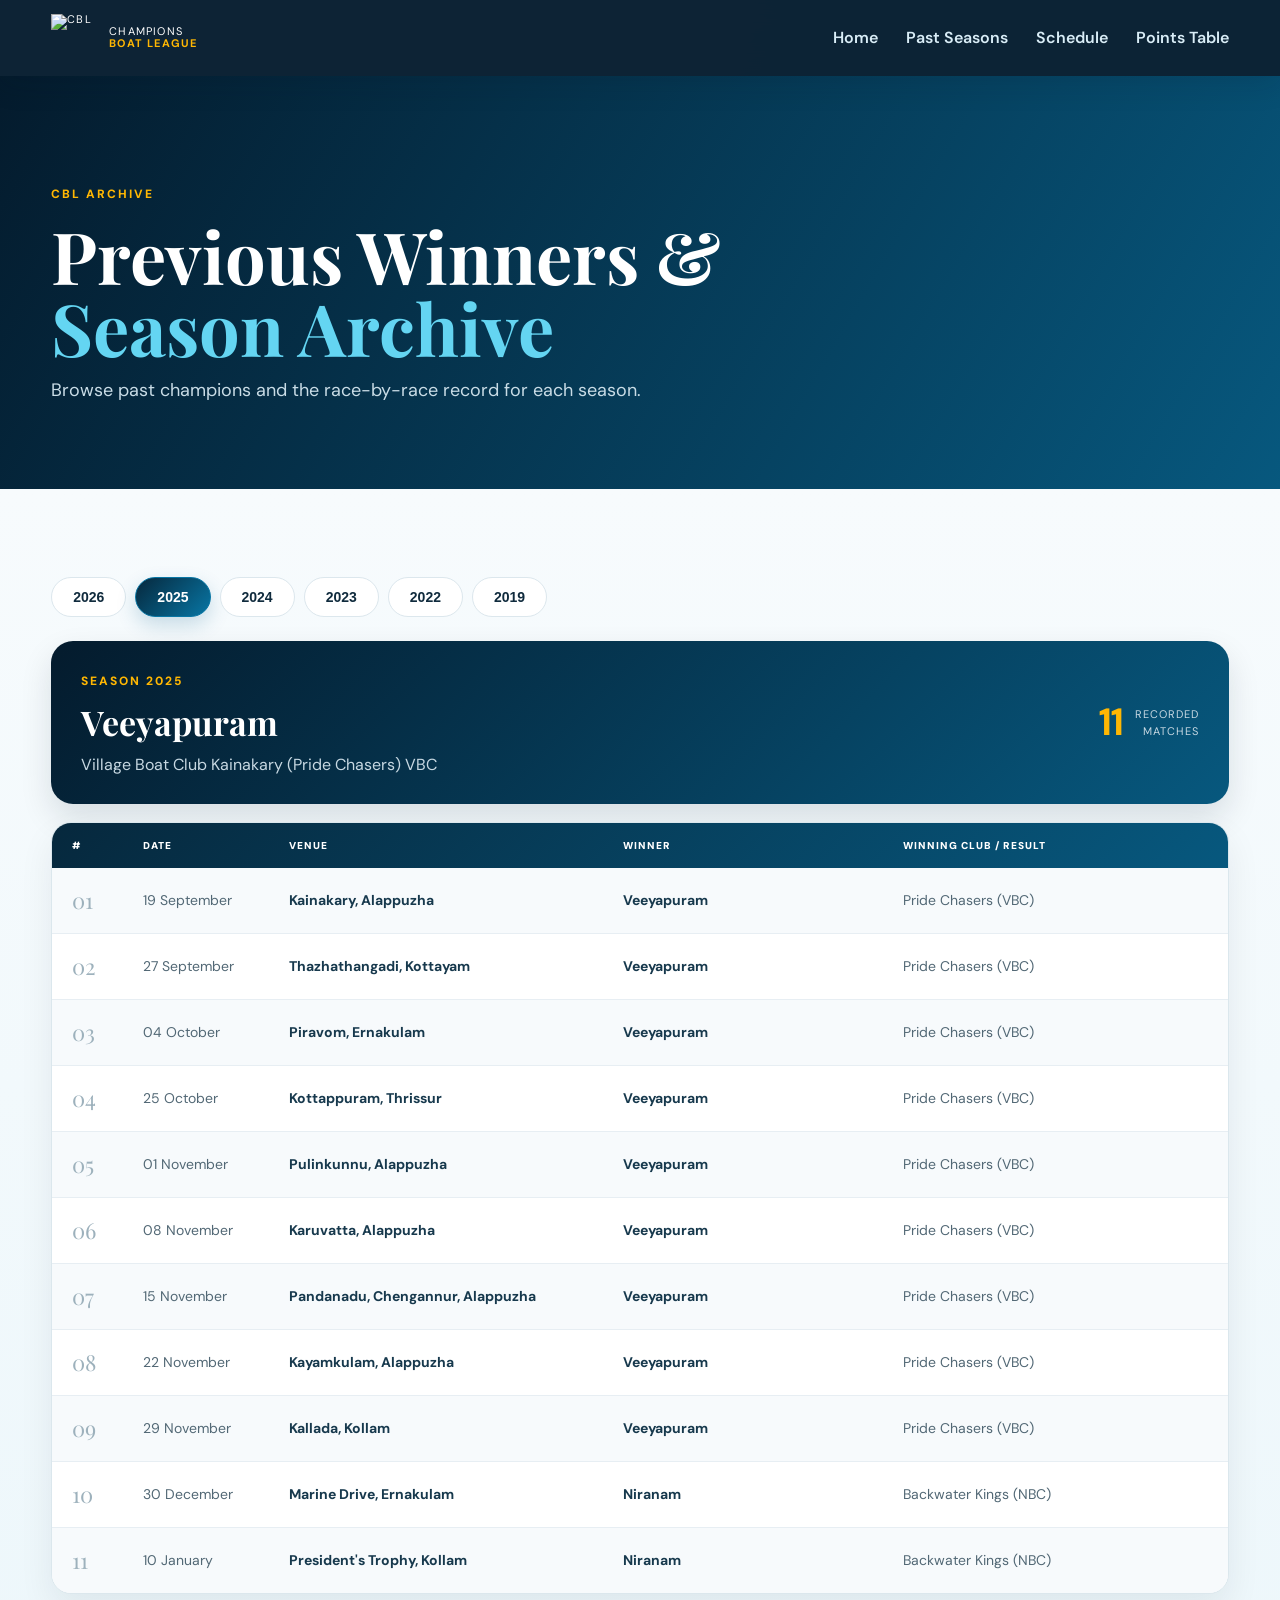
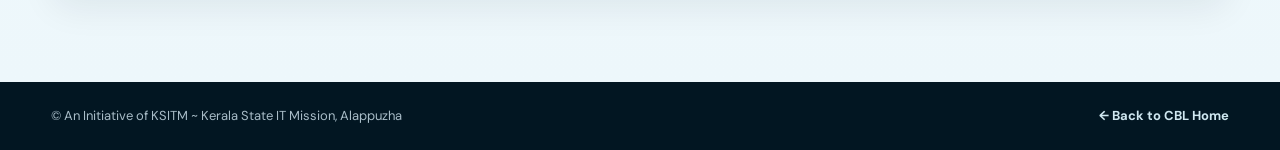
==== commit 7859b888: "Update history.html for improved section titles" ====
--- a/history.html
+++ b/history.html
@@ -19,7 +19,9 @@
 <span>CHAMPIONS<br><b>BOAT LEAGUE</b></span>
 </a>
 <div class="nav-links">
-<a href="index.html">Home</a><a href="index.html#winners">Winners</a><a href="history.html">Past Seasons</a><a href="index.html#schedule">Schedule</a><a href="index.html#points">Points Table</a>
+<a href="index.html">Home</a>
+<!-- <a href="history.html#champions">Previous Winners</a> -->
+<a href="history.html">Past Seasons</a><a href="index.html#schedule">Schedule</a><a href="index.html#points">Points Table</a>
 </div>
 <button class="menu-btn" aria-label="Open menu">☰</button>
 </nav>
@@ -29,12 +31,12 @@
 <section class="page-hero">
 <div class="container">
 <span class="eyebrow">CBL ARCHIVE</span>
-<h1>Previous Years —<br><span>Schedules & Winners</span></h1>
-<p>Explore season-by-season race venues, dates, winners and championship records.</p>
+<h1>Previous Winners &<br><span>Season Archive</span></h1>
+<p>Browse past champions and the race-by-race record for each season.</p>
 </div>
 </section>
 
-<section class="section history-section">
+<section id="champions" class="section history-section">
 <div class="container">
 <div class="history-tabs" id="historyTabs"></div>
 <div id="historyContent"></div>
--- a/style.css
+++ b/style.css
@@ -1,870 +1,98 @@
-* {
-    box-sizing: border-box;
-    margin: 0;
-    padding: 0
+*{box-sizing:border-box;margin:0;padding:0}
+:root{--navy:#041b2d;--navy2:#073c5a;--blue:#0077b6;--cyan:#27c2e8;--gold:#ffb703;--cream:#f5f8fb;--ink:#102b3d;--muted:#6d7d8c;--line:#dce7ed;--white:#fff}
+html{scroll-behavior:smooth}
+body{font-family:'DM Sans',sans-serif;background:var(--cream);color:var(--ink);line-height:1.5;-webkit-font-smoothing:antialiased}
+.container{width:min(1180px,92%);margin:auto}
+.bg-waves{position:fixed;inset:0;z-index:-2;background:radial-gradient(circle at 80% 10%,#d8f6ff 0,transparent 30%),linear-gradient(135deg,#f8fbfd,#eaf5f9 60%,#f8fbfd)}
+.bg-waves:after{content:"";position:absolute;left:-10%;right:-10%;bottom:-15%;height:40%;background:linear-gradient(145deg,transparent 25%,rgba(0,119,182,.08) 26%,rgba(0,119,182,.03) 55%,transparent 56%);transform:rotate(-3deg)}
+.site-header{position:sticky;top:0;z-index:30;background:rgba(4,27,45,.96);backdrop-filter:blur(14px);box-shadow:0 8px 30px #00182722}
+.nav{height:76px;display:flex;align-items:center;justify-content:space-between}
+.brand{display:flex;align-items:center;gap:10px;color:#fff;text-decoration:none;font-size:11px;line-height:1.05;letter-spacing:1.2px}
+.brand img{width:48px;height:48px}.brand b{color:var(--gold)}
+.nav-links{display:flex;gap:28px}.nav-links a{color:#d9edf7;text-decoration:none;font-weight:600}.nav-links a:hover{color:var(--gold)}
+.menu-btn{display:none;background:none;border:0;color:#fff;font-size:25px}
+.next-venue-ticker{position:relative;width:100%;min-height:58px;background:linear-gradient(90deg,#031b2c,#073c5a 52%,#06273c);box-shadow:0 8px 22px #031b2c2e;display:flex;align-items:center;overflow:hidden;z-index:20}
+.next-venue-ticker[hidden]{display:none}
+.ticker-label{height:58px;min-width:174px;padding:0 22px;display:flex;align-items:center;justify-content:center;gap:10px;background:linear-gradient(135deg,#ffb703,#ffd166);color:#092335;font-size:11px;font-weight:900;letter-spacing:1.5px;z-index:2}
+.ticker-dot{width:8px;height:8px;border-radius:50%;background:#0a3550;box-shadow:0 0 0 5px #0a35501a}
+.ticker-track{flex:1;min-width:0;overflow:hidden;white-space:nowrap;height:58px;display:flex;align-items:center}
+.ticker-text{display:inline-block;padding-left:100%;color:#f7fcff;font-size:15px;font-weight:800;letter-spacing:.35px;line-height:58px;animation:cblTicker 20s linear infinite}
+@keyframes cblTicker{from{transform:translateX(0)}to{transform:translateX(-100%)}}
+.hero{min-height:590px;background:linear-gradient(100deg,#041b2dcc,#043e5b99),url('assets/piravom-boat-race.webp') center/cover;display:flex;align-items:center;color:#fff}
+.hero-inner{max-width:900px}.hero-copy{max-width:760px}.eyebrow{font-size:12px;font-weight:800;letter-spacing:2px;color:var(--gold)}
+.hero h1,.page-hero h1,.season-hero h2{font-family:'Playfair Display',serif}.hero h1{font-size:clamp(50px,7vw,88px);line-height:.96;margin:18px 0}.hero h1 span,.page-hero h1 span{color:#64d5f2}
+.hero p{font-size:19px;color:#c7d8e2;max-width:590px}.hero-actions{display:flex;gap:14px;margin-top:32px}
+.btn{display:inline-block;padding:13px 22px;border-radius:999px;text-decoration:none;font-weight:800}.primary{background:var(--gold);color:#13202a}.ghost{border:1px solid #ffffff55;color:#fff}
+.section{padding:88px 0}.section.alt{background:#edf7fb}.section.compact{padding:45px 0}
+.section-head{display:flex;align-items:end;justify-content:space-between;gap:30px;margin-bottom:30px}.section-head h2{font-family:'Playfair Display',serif;font-size:42px;line-height:1.1;margin-top:6px}.section-link{color:var(--blue);font-weight:800;text-decoration:none}
+.winners-section{background:linear-gradient(180deg,#f9fcfe,#edf7fb)}.winner-grid{display:grid;grid-template-columns:repeat(auto-fit,minmax(205px,1fr));gap:18px}
+.winner-card{background:#fff;border:1px solid #d7e6ed;border-radius:22px;overflow:hidden;box-shadow:0 10px 28px #041b2d0d;transition:.2s ease}.winner-card:hover{transform:translateY(-5px);box-shadow:0 18px 38px #041b2d18;border-color:#9fcddd}
+.winner-card-top{height:54px;background:linear-gradient(135deg,#06283d,#0876a4);display:flex;justify-content:space-between;align-items:center;padding:0 17px;color:#fff}.winner-year{font-size:13px;font-weight:900;letter-spacing:1.5px}.winner-medal{color:var(--gold);font-size:20px}
+.winner-icon{font-size:44px;text-align:center;padding:18px 0 5px}.winner-card-body{padding:0 19px 20px}.winner-kicker{font-size:9px;letter-spacing:1.5px;color:#738b99;font-weight:900}
+.winner-card h3{font-family:'Playfair Display',serif;font-size:23px;color:#17394d;margin:5px 0 7px}.winner-card p{font-size:13px;color:#647b88;line-height:1.45}
+.schedule-list{display:grid;gap:11px}
+.match-card{display:grid;grid-template-columns:60px 130px 1fr 125px;align-items:center;gap:20px;background:#fff;border:1px solid #dfe8ed;border-radius:18px;padding:16px 20px;box-shadow:0 8px 25px #06283d08;transition:.18s}
+.match-card:hover{transform:translateY(-2px);box-shadow:0 13px 30px #06283d12}.match-card.progress{border-color:#7bd7ec;box-shadow:0 0 0 2px #27c2e81a,0 12px 30px #06283d12}
+.match-number{font-size:25px;font-weight:800;color:#c5d0d8}.match-date span,.match-venue span{display:block;color:#8294a2;font-size:10px;font-weight:900;letter-spacing:1.3px}
+.match-date strong{font-size:15px}.match-venue h3{font-size:18px}.match-venue p{font-size:12px;color:var(--muted)}
+.status{justify-self:end;border-radius:999px;padding:8px 13px;font-size:11px;font-weight:900}.status i{display:inline-block;width:7px;height:7px;border-radius:50%;margin-right:7px;background:currentColor}
+.completed{background:#e7f7f1;color:#17805f}.progress{background:#e2f7fc;color:#007fa4}.upcoming{background:#fff0e9;color:#c45e33}
+.table-wrap{background:#fff;border:1px solid #dbe7ed;border-radius:22px;overflow:auto;box-shadow:0 16px 40px #041b2d19}.table-wrap:before{content:"";display:block;height:4px;background:linear-gradient(90deg,var(--navy),var(--blue),var(--cyan),var(--gold))}
+.table-wrap table{border-collapse:separate;border-spacing:0;width:100%;min-width:760px}.table-wrap th{padding:17px 20px;background:linear-gradient(135deg,#06283d,#07587e);color:#fff;text-transform:uppercase;letter-spacing:1px;font-size:12px;text-align:left}
+.table-wrap td{padding:17px 20px;border-bottom:1px solid #e7eef3;font-size:15px;color:#203b4b}.table-wrap tbody tr:nth-child(even) td{background:#f6fafc}.table-wrap tbody tr:hover td{background:#e9f7fc}
+.rank{display:inline-flex;width:34px;height:34px;border-radius:50%;align-items:center;justify-content:center;background:linear-gradient(145deg,#e9f5f9,#dcecf2);font-weight:900;color:#16445b}
+.pts{font-size:21px!important;color:#a66f00!important;font-weight:900}
+.table-wrap td.match-pts{text-align:center;font-weight:800;font-variant-numeric:tabular-nums;color:#28465d}.table-wrap th:nth-child(n+3){text-align:center}.table-wrap td.pts{text-align:center;white-space:nowrap}.table-wrap table{min-width:820px}.table-wrap td strong{color:#0b4662;font-weight:800}
+.cta{background:linear-gradient(120deg,var(--navy),#07587e);color:#fff;border-radius:24px;padding:35px 42px;display:flex;justify-content:space-between;align-items:center;gap:25px}.cta h2{font-family:'Playfair Display',serif;font-size:30px}.cta p{color:#c9dce6;margin-top:5px}
+footer{background:#021622;color:#a9bdc8;padding:24px 0}.footer-inner{display:flex;justify-content:space-between;font-size:13px}.footer-inner a{color:#cfe7f0;text-decoration:none;font-weight:700}
+.page-hero{padding:105px 0 85px;background:linear-gradient(120deg,#041b2d,#07587e);color:#fff}.page-hero h1{font-size:clamp(44px,6vw,72px);line-height:1;margin:14px 0}.page-hero p{color:#c9dce6;max-width:650px;font-size:18px}
+.history-section{background:linear-gradient(180deg,#f7fbfd,#edf7fb);min-height:600px}.history-tabs{display:flex;gap:9px;flex-wrap:wrap;margin-bottom:24px}
+.history-tabs button{border:1px solid var(--line);background:#fff;padding:11px 21px;border-radius:999px;font-weight:900;cursor:pointer;color:var(--ink);font-size:14px;transition:.2s}.history-tabs button:hover{border-color:#9fcddd;transform:translateY(-1px)}
+.history-tabs button.active{background:linear-gradient(135deg,#06283d,#0876a4);color:#fff;border-color:#0876a4;box-shadow:0 8px 20px #005b8533}
+.season-hero{display:flex;justify-content:space-between;align-items:center;gap:20px;background:linear-gradient(135deg,#041b2d,#07587e);color:#fff;border-radius:22px;padding:27px 30px;margin-bottom:18px;box-shadow:0 14px 32px #041b2d1f}
+.season-hero h2{font-size:34px;margin:5px 0}.season-hero p{color:#c7d8e2}.season-stat{display:flex;align-items:center;gap:12px;text-align:right}.season-stat strong{font-size:38px;color:var(--gold)}.season-stat span{font-size:11px;letter-spacing:1px;text-transform:uppercase;color:#c7d8e2}
+.history-table-wrap{background:#fff;border:1px solid #dbe7ed;border-radius:20px;overflow:hidden;box-shadow:0 15px 35px #041b2d12}
+.history-table-head,.history-row{display:grid;grid-template-columns:55px 130px 1.2fr 1fr 1.15fr;gap:16px;align-items:center}.history-table-head{padding:15px 20px;background:linear-gradient(135deg,#06283d,#07587e);color:#fff;font-size:10px;font-weight:900;letter-spacing:1px;text-transform:uppercase}
+.history-row{padding:16px 20px;border-bottom:1px solid #e7eef3;font-size:14px;color:#526875}.history-row:nth-child(even){background:#f7fafc}.history-row:hover{background:#e9f7fc}.history-row:last-child{border-bottom:0}
+.history-index{font-family:'Playfair Display',serif;font-size:22px;color:#9db1bc}.history-row strong{color:#17394d}.history-row.special{background:#fffaf0;border-left:4px solid var(--gold)}.history-row.special strong{color:#7b5a00}
+
+/* New: clickable match results */
+.match-card.has-result{cursor:pointer}.match-card.has-result:hover{border-color:var(--blue);transform:translateY(-3px);box-shadow:0 15px 35px #0077b625}
+.click-hint{display:inline-block;margin-top:6px;color:var(--blue);font-size:11px;font-weight:800}
+
+/* New: winner/result popup */
+#matchResultPopup{position:fixed;inset:0;z-index:1000;display:none;align-items:center;justify-content:center;padding:20px}
+#matchResultPopup.show{display:flex}.result-overlay{position:absolute;inset:0;background:rgba(2,22,34,.78);backdrop-filter:blur(7px)}
+.result-modal{position:relative;width:min(520px,100%);background:#fff;border-radius:26px;padding:38px;text-align:center;box-shadow:0 30px 80px rgba(0,0,0,.35);animation:resultPopup .25s ease}
+@keyframes resultPopup{from{opacity:0;transform:translateY(20px) scale(.96)}to{opacity:1;transform:translateY(0) scale(1)}}
+.result-close{position:absolute;top:14px;right:16px;width:38px;height:38px;border:0;border-radius:50%;background:#eef5f8;color:#17394d;font-size:25px;cursor:pointer}.result-close:hover{background:#dcecf2}
+.result-modal h2{font-family:'Playfair Display',serif;color:var(--navy);font-size:30px;margin:10px 0 4px}.result-date{color:var(--muted);font-size:14px;font-weight:600}
+.winner-result{margin-top:25px;padding:25px 20px;border-radius:20px;background:linear-gradient(145deg,#f8fcfe,#edf7fb);border:1px solid #d8e9ef}
+.result-trophy{font-size:55px;margin-bottom:8px}.result-label{color:#8a9aa5;font-size:10px;font-weight:900;letter-spacing:2px}
+.winner-result h3{font-family:'Playfair Display',serif;font-size:32px;color:#07587e;margin:5px 0}.winner-result p{color:#647b88;font-size:14px}
+body.modal-open{overflow:hidden}
+
+@media(max-width:850px){
+.nav-links{display:none;position:absolute;top:76px;left:0;right:0;background:#041b2d;padding:20px;flex-direction:column;gap:15px}.nav-links.open{display:flex}.menu-btn{display:block}
+.section-head{align-items:start;flex-direction:column}.match-card{grid-template-columns:45px 1fr}.match-date{order:2}.match-venue{grid-column:2;order:3}.status{grid-column:2;justify-self:start;order:4}
+.history-table-head{display:none}.history-row{grid-template-columns:45px 1fr;gap:7px 15px;padding:17px}.history-row span:nth-child(2),.history-row strong:nth-child(3),.history-row strong:nth-child(4),.history-row span:nth-child(5){grid-column:2}
+.season-hero{align-items:flex-start}
+}
+@media(max-width:650px){
+.ticker-label{height:54px;min-width:132px;padding:0 12px;font-size:9px}.ticker-track{height:54px}.ticker-text{font-size:13px;line-height:54px;animation-duration:17s}
+.section{padding:65px 0}.section-head h2{font-size:32px}.hero{min-height:650px}.hero h1{font-size:48px}.winner-grid{grid-template-columns:1fr}
+.cta{padding:28px;flex-direction:column;align-items:flex-start}.footer-inner{flex-direction:column;gap:6px}.page-hero{padding:75px 0 60px}.page-hero h1{font-size:44px}
+.season-hero{padding:22px;flex-direction:column}.season-stat{text-align:left}.table-wrap{border-radius:18px}.table-wrap th,.table-wrap td{padding:14px 15px}
+.result-modal{padding:32px 20px;border-radius:22px}.result-modal h2{font-size:25px}.winner-result h3{font-size:27px}
 }
 
-:root {
-    --navy: #041b2d;
-    --navy2: #073c5a;
-    --blue: #0077b6;
-    --cyan: #27c2e8;
-    --gold: #ffb703;
-    --cream: #f5f8fb;
-    --ink: #102b3d;
-    --muted: #6d7d8c;
-    --line: #dce7ed;
-    --white: #fff
-}
+/* Points table guidance */
+.points-note{margin:10px 0 0;color:#587080;font-size:14px;line-height:1.6;max-width:760px}
 
-html {
-    scroll-behavior: smooth
-}
 
-body {
-    font-family: 'DM Sans', sans-serif;
-    background: var(--cream);
-    color: var(--ink);
-    line-height: 1.5;
-    -webkit-font-smoothing: antialiased
-}
-
-.container {
-    width: min(1180px, 92%);
-    margin: auto
-}
-
-.bg-waves {
-    position: fixed;
-    inset: 0;
-    z-index: -2;
-    background: radial-gradient(circle at 80% 10%, #d8f6ff 0, transparent 30%), linear-gradient(135deg, #f8fbfd, #eaf5f9 60%, #f8fbfd)
-}
-
-.bg-waves:after {
-    content: "";
-    position: absolute;
-    left: -10%;
-    right: -10%;
-    bottom: -15%;
-    height: 40%;
-    background: linear-gradient(145deg, transparent 25%, rgba(0, 119, 182, .08) 26%, rgba(0, 119, 182, .03) 55%, transparent 56%);
-    transform: rotate(-3deg)
-}
-
-.site-header {
-    position: sticky;
-    top: 0;
-    z-index: 30;
-    background: rgba(4, 27, 45, .96);
-    backdrop-filter: blur(14px);
-    box-shadow: 0 8px 30px #00182722
-}
-
-.nav {
-    height: 76px;
-    display: flex;
-    align-items: center;
-    justify-content: space-between
-}
-
-.brand {
-    display: flex;
-    align-items: center;
-    gap: 10px;
-    color: #fff;
-    text-decoration: none;
-    font-size: 11px;
-    line-height: 1.05;
-    letter-spacing: 1.2px
-}
-
-.brand img {
-    width: 48px;
-    height: 48px
-}
-
-.brand b {
-    color: var(--gold)
-}
-
-.nav-links {
-    display: flex;
-    gap: 28px
-}
-
-.nav-links a {
-    color: #d9edf7;
-    text-decoration: none;
-    font-weight: 600
-}
-
-.nav-links a:hover {
-    color: var(--gold)
-}
-
-.menu-btn {
-    display: none;
-    background: none;
-    border: 0;
-    color: #fff;
-    font-size: 25px
-}
-
-.next-venue-ticker {
-    position: relative;
-    width: 100%;
-    min-height: 58px;
-    background: linear-gradient(90deg, #031b2c, #073c5a 52%, #06273c);
-    box-shadow: 0 8px 22px #031b2c2e;
-    display: flex;
-    align-items: center;
-    overflow: hidden;
-    z-index: 20
-}
-
-.next-venue-ticker[hidden] {
-    display: none
-}
-
-.ticker-label {
-    height: 58px;
-    min-width: 174px;
-    padding: 0 22px;
-    display: flex;
-    align-items: center;
-    justify-content: center;
-    gap: 10px;
-    background: linear-gradient(135deg, #ffb703, #ffd166);
-    color: #092335;
-    font-size: 11px;
-    font-weight: 900;
-    letter-spacing: 1.5px;
-    z-index: 2
-}
-
-.ticker-dot {
-    width: 8px;
-    height: 8px;
-    border-radius: 50%;
-    background: #0a3550;
-    box-shadow: 0 0 0 5px #0a35501a
-}
-
-.ticker-track {
-    flex: 1;
-    min-width: 0;
-    overflow: hidden;
-    white-space: nowrap;
-    height: 58px;
-    display: flex;
-    align-items: center
-}
-
-.ticker-text {
-    display: inline-block;
-    padding-left: 100%;
-    color: #f7fcff;
-    font-size: 15px;
-    font-weight: 800;
-    letter-spacing: .35px;
-    line-height: 58px;
-    animation: cblTicker 20s linear infinite
-}
-
-@keyframes cblTicker {
-    from {
-        transform: translateX(0)
-    }
-
-    to {
-        transform: translateX(-100%)
-    }
-}
-
-.hero {
-    min-height: 590px;
-    background: linear-gradient(100deg, #041b2dcc, #043e5b99), url('assets/piravom-boat-race.webp') center/cover;
-    display: flex;
-    align-items: center;
-    color: #fff
-}
-
-.hero-inner {
-    max-width: 900px
-}
-
-.hero-copy {
-    max-width: 760px
-}
-
-.eyebrow {
-    font-size: 12px;
-    font-weight: 800;
-    letter-spacing: 2px;
-    color: var(--gold)
-}
-
-.hero h1,
-.page-hero h1,
-.season-hero h2 {
-    font-family: 'Playfair Display', serif
-}
-
-.hero h1 {
-    font-size: clamp(50px, 7vw, 88px);
-    line-height: .96;
-    margin: 18px 0
-}
-
-.hero h1 span,
-.page-hero h1 span {
-    color: #64d5f2
-}
-
-.hero p {
-    font-size: 19px;
-    color: #c7d8e2;
-    max-width: 590px
-}
-
-.hero-actions {
-    display: flex;
-    gap: 14px;
-    margin-top: 32px
-}
-
-.btn {
-    display: inline-block;
-    padding: 13px 22px;
-    border-radius: 999px;
-    text-decoration: none;
-    font-weight: 800
-}
-
-.primary {
-    background: var(--gold);
-    color: #13202a
-}
-
-.ghost {
-    border: 1px solid #ffffff55;
-    color: #fff
-}
-
-.section {
-    padding: 88px 0
-}
-
-.section.alt {
-    background: #edf7fb
-}
-
-.section.compact {
-    padding: 45px 0
-}
-
-.section-head {
-    display: flex;
-    align-items: end;
-    justify-content: space-between;
-    gap: 30px;
-    margin-bottom: 30px
-}
-
-.section-head h2 {
-    font-family: 'Playfair Display', serif;
-    font-size: 42px;
-    line-height: 1.1;
-    margin-top: 6px
-}
-
-.section-link {
-    color: var(--blue);
-    font-weight: 800;
-    text-decoration: none
-}
-
-.schedule-note {
-    font-size: 13px;
-    color: var(--muted);
-    background: #fff;
-    border: 1px solid var(--line);
-    border-radius: 999px;
-    padding: 8px 13px
-}
-
-.winners-section {
-    background: linear-gradient(180deg, #f9fcfe, #edf7fb)
-}
-
-.winner-grid {
-    display: grid;
-    grid-template-columns: repeat(auto-fit, minmax(205px, 1fr));
-    gap: 18px
-}
-
-.winner-card {
-    background: #fff;
-    border: 1px solid #d7e6ed;
-    border-radius: 22px;
-    overflow: hidden;
-    box-shadow: 0 10px 28px #041b2d0d;
-    transition: .2s ease
-}
-
-.winner-card:hover {
-    transform: translateY(-5px);
-    box-shadow: 0 18px 38px #041b2d18;
-    border-color: #9fcddd
-}
-
-.winner-card-top {
-    height: 54px;
-    background: linear-gradient(135deg, #06283d, #0876a4);
-    display: flex;
-    justify-content: space-between;
-    align-items: center;
-    padding: 0 17px;
-    color: #fff
-}
-
-.winner-year {
-    font-size: 13px;
-    font-weight: 900;
-    letter-spacing: 1.5px
-}
-
-.winner-medal {
-    color: var(--gold);
-    font-size: 20px
-}
-
-.winner-icon {
-    font-size: 44px;
-    text-align: center;
-    padding: 18px 0 5px
-}
-
-.winner-card-body {
-    padding: 0 19px 20px
-}
-
-.winner-kicker {
-    font-size: 9px;
-    letter-spacing: 1.5px;
-    color: #738b99;
-    font-weight: 900
-}
-
-.winner-card h3 {
-    font-family: 'Playfair Display', serif;
-    font-size: 23px;
-    color: #17394d;
-    margin: 5px 0 7px
-}
-
-.winner-card p {
-    font-size: 13px;
-    color: #647b88;
-    line-height: 1.45
-}
-
-.schedule-list {
-    display: grid;
-    gap: 11px
-}
-
-.match-card {
-    display: grid;
-    grid-template-columns: 60px 130px 1fr 125px;
-    align-items: center;
-    gap: 20px;
-    background: #fff;
-    border: 1px solid #dfe8ed;
-    border-radius: 18px;
-    padding: 16px 20px;
-    box-shadow: 0 8px 25px #06283d08;
-    transition: .18s
-}
-
-.match-card:hover {
-    transform: translateY(-2px);
-    box-shadow: 0 13px 30px #06283d12
-}
-
-.match-card.progress {
-    border-color: #7bd7ec;
-    box-shadow: 0 0 0 2px #27c2e81a, 0 12px 30px #06283d12
-}
-
-.match-number {
-    font-size: 25px;
-    font-weight: 800;
-    color: #c5d0d8
-}
-
-.match-date span,
-.match-venue span {
-    display: block;
-    color: #8294a2;
-    font-size: 10px;
-    font-weight: 900;
-    letter-spacing: 1.3px
-}
-
-.match-date strong {
-    font-size: 15px
-}
-
-.match-venue h3 {
-    font-size: 18px
-}
-
-.match-venue p {
-    font-size: 12px;
-    color: var(--muted)
-}
-
-.status {
-    justify-self: end;
-    border-radius: 999px;
-    padding: 8px 13px;
-    font-size: 11px;
-    font-weight: 900
-}
-
-.status i {
-    display: inline-block;
-    width: 7px;
-    height: 7px;
-    border-radius: 50%;
-    margin-right: 7px;
-    background: currentColor
-}
-
-.completed {
-    background: #e7f7f1;
-    color: #17805f
-}
-
-.progress {
-    background: #e2f7fc;
-    color: #007fa4
-}
-
-.upcoming {
-    background: #fff0e9;
-    color: #c45e33
-}
-
-.table-wrap {
-    background: #fff;
-    border: 1px solid #dbe7ed;
-    border-radius: 22px;
-    overflow: auto;
-    box-shadow: 0 16px 40px #041b2d19
-}
-
-.table-wrap:before {
-    content: "";
-    display: block;
-    height: 4px;
-    background: linear-gradient(90deg, var(--navy), var(--blue), var(--cyan), var(--gold))
-}
-
-.table-wrap table {
-    border-collapse: separate;
-    border-spacing: 0;
-    width: 100%;
-    min-width: 760px
-}
-
-.table-wrap th {
-    padding: 17px 20px;
-    background: linear-gradient(135deg, #06283d, #07587e);
-    color: #fff;
-    text-transform: uppercase;
-    letter-spacing: 1px;
-    font-size: 12px;
-    text-align: left
-}
-
-.table-wrap td {
-    padding: 17px 20px;
-    border-bottom: 1px solid #e7eef3;
-    font-size: 15px;
-    color: #203b4b
-}
-
-.table-wrap tbody tr:nth-child(even) td {
-    background: #f6fafc
-}
-
-.table-wrap tbody tr:hover td {
-    background: #e9f7fc
-}
-
-.rank {
-    display: inline-flex;
-    width: 34px;
-    height: 34px;
-    border-radius: 50%;
-    align-items: center;
-    justify-content: center;
-    background: linear-gradient(145deg, #e9f5f9, #dcecf2);
-    font-weight: 900;
-    color: #16445b
-}
-
-.pts {
-    font-size: 21px !important;
-    color: #a66f00 !important;
-    font-weight: 900
-}
-
-.table-wrap td strong {
-    color: #0b4662;
-    font-weight: 800
-}
-
-.cta {
-    background: linear-gradient(120deg, var(--navy), #07587e);
-    color: #fff;
-    border-radius: 24px;
-    padding: 35px 42px;
-    display: flex;
-    justify-content: space-between;
-    align-items: center;
-    gap: 25px
-}
-
-.cta h2 {
-    font-family: 'Playfair Display', serif;
-    font-size: 30px
-}
-
-.cta p {
-    color: #c9dce6;
-    margin-top: 5px
-}
-
-footer {
-    background: #021622;
-    color: #a9bdc8;
-    padding: 24px 0
-}
-
-.footer-inner {
-    display: flex;
-    justify-content: space-between;
-    font-size: 13px
-}
-
-.footer-inner a {
-    color: #cfe7f0;
-    text-decoration: none;
-    font-weight: 700
-}
-
-.page-hero {
-    padding: 105px 0 85px;
-    background: linear-gradient(120deg, #041b2d, #07587e);
-    color: #fff
-}
-
-.page-hero h1 {
-    font-size: clamp(44px, 6vw, 72px);
-    line-height: 1;
-    margin: 14px 0
-}
-
-.page-hero p {
-    color: #c9dce6;
-    max-width: 650px;
-    font-size: 18px
-}
-
-.history-section {
-    background: linear-gradient(180deg, #f7fbfd, #edf7fb);
-    min-height: 600px
-}
-
-.history-tabs {
-    display: flex;
-    gap: 9px;
-    flex-wrap: wrap;
-    margin-bottom: 24px
-}
-
-.history-tabs button {
-    border: 1px solid var(--line);
-    background: #fff;
-    padding: 11px 21px;
-    border-radius: 999px;
-    font-weight: 900;
-    cursor: pointer;
-    color: var(--ink);
-    font-size: 14px;
-    transition: .2s
-}
-
-.history-tabs button:hover {
-    border-color: #9fcddd;
-    transform: translateY(-1px)
-}
-
-.history-tabs button.active {
-    background: linear-gradient(135deg, #06283d, #0876a4);
-    color: #fff;
-    border-color: #0876a4;
-    box-shadow: 0 8px 20px #005b8533
-}
-
-.season-hero {
-    display: flex;
-    justify-content: space-between;
-    align-items: center;
-    gap: 20px;
-    background: linear-gradient(135deg, #041b2d, #07587e);
-    color: #fff;
-    border-radius: 22px;
-    padding: 27px 30px;
-    margin-bottom: 18px;
-    box-shadow: 0 14px 32px #041b2d1f
-}
-
-.season-hero h2 {
-    font-size: 34px;
-    margin: 5px 0
-}
-
-.season-hero p {
-    color: #c7d8e2
-}
-
-.season-stat {
-    display: flex;
-    align-items: center;
-    gap: 12px;
-    text-align: right
-}
-
-.season-stat strong {
-    font-size: 38px;
-    color: var(--gold)
-}
-
-.season-stat span {
-    font-size: 11px;
-    letter-spacing: 1px;
-    text-transform: uppercase;
-    color: #c7d8e2
-}
-
-.history-table-wrap {
-    background: #fff;
-    border: 1px solid #dbe7ed;
-    border-radius: 20px;
-    overflow: hidden;
-    box-shadow: 0 15px 35px #041b2d12
-}
-
-.history-table-head,
-.history-row {
-    display: grid;
-    grid-template-columns: 55px 130px 1.2fr 1fr 1.15fr;
-    gap: 16px;
-    align-items: center
-}
-
-.history-table-head {
-    padding: 15px 20px;
-    background: linear-gradient(135deg, #06283d, #07587e);
-    color: #fff;
-    font-size: 10px;
-    font-weight: 900;
-    letter-spacing: 1px;
-    text-transform: uppercase
-}
-
-.history-row {
-    padding: 16px 20px;
-    border-bottom: 1px solid #e7eef3;
-    font-size: 14px;
-    color: #526875
-}
-
-.history-row:nth-child(even) {
-    background: #f7fafc
-}
-
-.history-row:hover {
-    background: #e9f7fc
-}
-
-.history-row:last-child {
-    border-bottom: 0
-}
-
-.history-index {
-    font-family: 'Playfair Display', serif;
-    font-size: 22px;
-    color: #9db1bc
-}
-
-.history-row strong {
-    color: #17394d
-}
-
-.history-row.special {
-    background: #fffaf0;
-    border-left: 4px solid var(--gold)
-}
-
-.history-row.special strong {
-    color: #7b5a00
-}
-
-@media(max-width:850px) {
-    .nav-links {
-        display: none;
-        position: absolute;
-        top: 76px;
-        left: 0;
-        right: 0;
-        background: #041b2d;
-        padding: 20px;
-        flex-direction: column;
-        gap: 15px
-    }
-
-    .nav-links.open {
-        display: flex
-    }
-
-    .menu-btn {
-        display: block
-    }
-
-    .section-head {
-        align-items: start;
-        flex-direction: column
-    }
-
-    .match-card {
-        grid-template-columns: 45px 1fr
-    }
-
-    .match-date {
-        order: 2
-    }
-
-    .match-venue {
-        grid-column: 2;
-        order: 3
-    }
-
-    .status {
-        grid-column: 2;
-        justify-self: start;
-        order: 4
-    }
-
-    .history-table-head {
-        display: none
-    }
-
-    .history-row {
-        grid-template-columns: 45px 1fr;
-        gap: 7px 15px;
-        padding: 17px
-    }
-
-    .history-row span:nth-child(2),
-    .history-row strong:nth-child(3),
-    .history-row strong:nth-child(4),
-    .history-row span:nth-child(5) {
-        grid-column: 2
-    }
-
-    .season-hero {
-        align-items: flex-start
-    }
-}
-
-@media(max-width:650px) {
-    .ticker-label {
-        height: 54px;
-        min-width: 132px;
-        padding: 0 12px;
-        font-size: 9px
-    }
-
-    .ticker-track {
-        height: 54px
-    }
-
-    .ticker-text {
-        font-size: 13px;
-        line-height: 54px;
-        animation-duration: 17s
-    }
-
-    .section {
-        padding: 65px 0
-    }
-
-    .section-head h2 {
-        font-size: 32px
-    }
-
-    .hero {
-        min-height: 650px
-    }
-
-    .hero h1 {
-        font-size: 48px
-    }
-
-    .winner-grid {
-        grid-template-columns: 1fr
-    }
-
-    .cta {
-        padding: 28px;
-        flex-direction: column;
-        align-items: flex-start
-    }
-
-    .footer-inner {
-        flex-direction: column;
-        gap: 6px
-    }
-
-    .page-hero {
-        padding: 75px 0 60px
-    }
-
-    .page-hero h1 {
-        font-size: 44px
-    }
-
-    .season-hero {
-        padding: 22px;
-        flex-direction: column
-    }
-
-    .season-stat {
-        text-align: left
-    }
-
-    .table-wrap {
-        border-radius: 18px
-    }
-
-    .table-wrap th,
-    .table-wrap td {
-        padding: 14px 15px
-    }
-}+/* Season progress and race-by-race results */
+.season-progress-section{padding:58px 0;background:linear-gradient(180deg,#f8fcfe,#edf7fb)}
+.progress-panel{background:linear-gradient(125deg,#041b2d,#07587e);color:#fff;padding:28px 32px;border-radius:24px;box-shadow:0 16px 38px #041b2d20}
+.progress-top,.progress-bottom{display:flex;justify-content:space-between;align-items:center;gap:20px}.progress-label,.progress-leader span{display:block;font-size:10px;font-weight:900;letter-spacing:1.6px;color:#b9d4e0}.progress-top>div:first-child strong{display:block;font-size:35px;color:var(--gold);line-height:1.2;margin-top:5px}.progress-leader{text-align:right}.progress-leader strong{display:block;font-size:22px;margin-top:3px}.progress-leader small{color:#c9dce6}.progress-track{height:12px;border-radius:99px;background:#ffffff26;margin:24px 0 13px;overflow:hidden}.progress-fill{height:100%;border-radius:99px;background:linear-gradient(90deg,var(--gold),#64d5f2);transition:width .4s ease}.progress-bottom{font-size:12px;color:#d0e4ec;font-weight:700}
+.race-results-grid{display:grid;grid-template-columns:repeat(auto-fit,minmax(min(100%,440px),1fr));gap:20px}.race-result-card{background:#fff;border:1px solid #dce7ed;border-radius:20px;overflow:hidden;box-shadow:0 12px 30px #041b2d0d}.race-result-head{display:flex;justify-content:space-between;align-items:flex-start;gap:15px;padding:22px 24px;background:linear-gradient(135deg,#06283d,#07587e);color:#fff}.race-result-kicker{font-size:10px;letter-spacing:1.5px;font-weight:900;color:var(--gold)}.race-result-head h3{font-size:19px;margin:5px 0}.race-result-head p{font-size:12px;color:#c7d8e2}.race-complete{font-size:9px;font-weight:900;letter-spacing:1px;color:#baf2d9;background:#ffffff18;padding:7px 9px;border-radius:99px;white-space:nowrap}.race-winner{padding:16px 24px;background:#fff9e9;border-bottom:1px solid #f3e7c7}.race-winner span,.race-winner small{display:block;color:#8b7746;font-size:10px;font-weight:800;letter-spacing:.7px}.race-winner strong{display:block;font-size:20px;color:#805900;margin:3px 0}.race-winner small{letter-spacing:0;font-weight:600}.finish-list{padding:5px 20px 12px}.finish-row{display:grid;grid-template-columns:30px 1fr auto;gap:12px;align-items:center;padding:11px 4px;border-bottom:1px solid #edf1f4;font-size:12px}.finish-row:last-child{border-bottom:0}.finish-rank{display:flex;width:26px;height:26px;align-items:center;justify-content:center;border-radius:50%;background:#edf5f8;color:#31566a;font-weight:900}.finish-row strong{color:#244658}.finish-row b{color:#0b739b;white-space:nowrap}
+@media(max-width:600px){.progress-panel{padding:23px 20px}.progress-top{align-items:flex-start}.progress-top>div:first-child strong{font-size:29px}.progress-leader strong{font-size:17px}.progress-bottom{align-items:flex-start;flex-direction:column;gap:5px}.race-result-head{padding:19px}.finish-list{padding-left:14px;padding-right:14px}.finish-row{grid-template-columns:26px 1fr auto;gap:8px;font-size:11px}}
